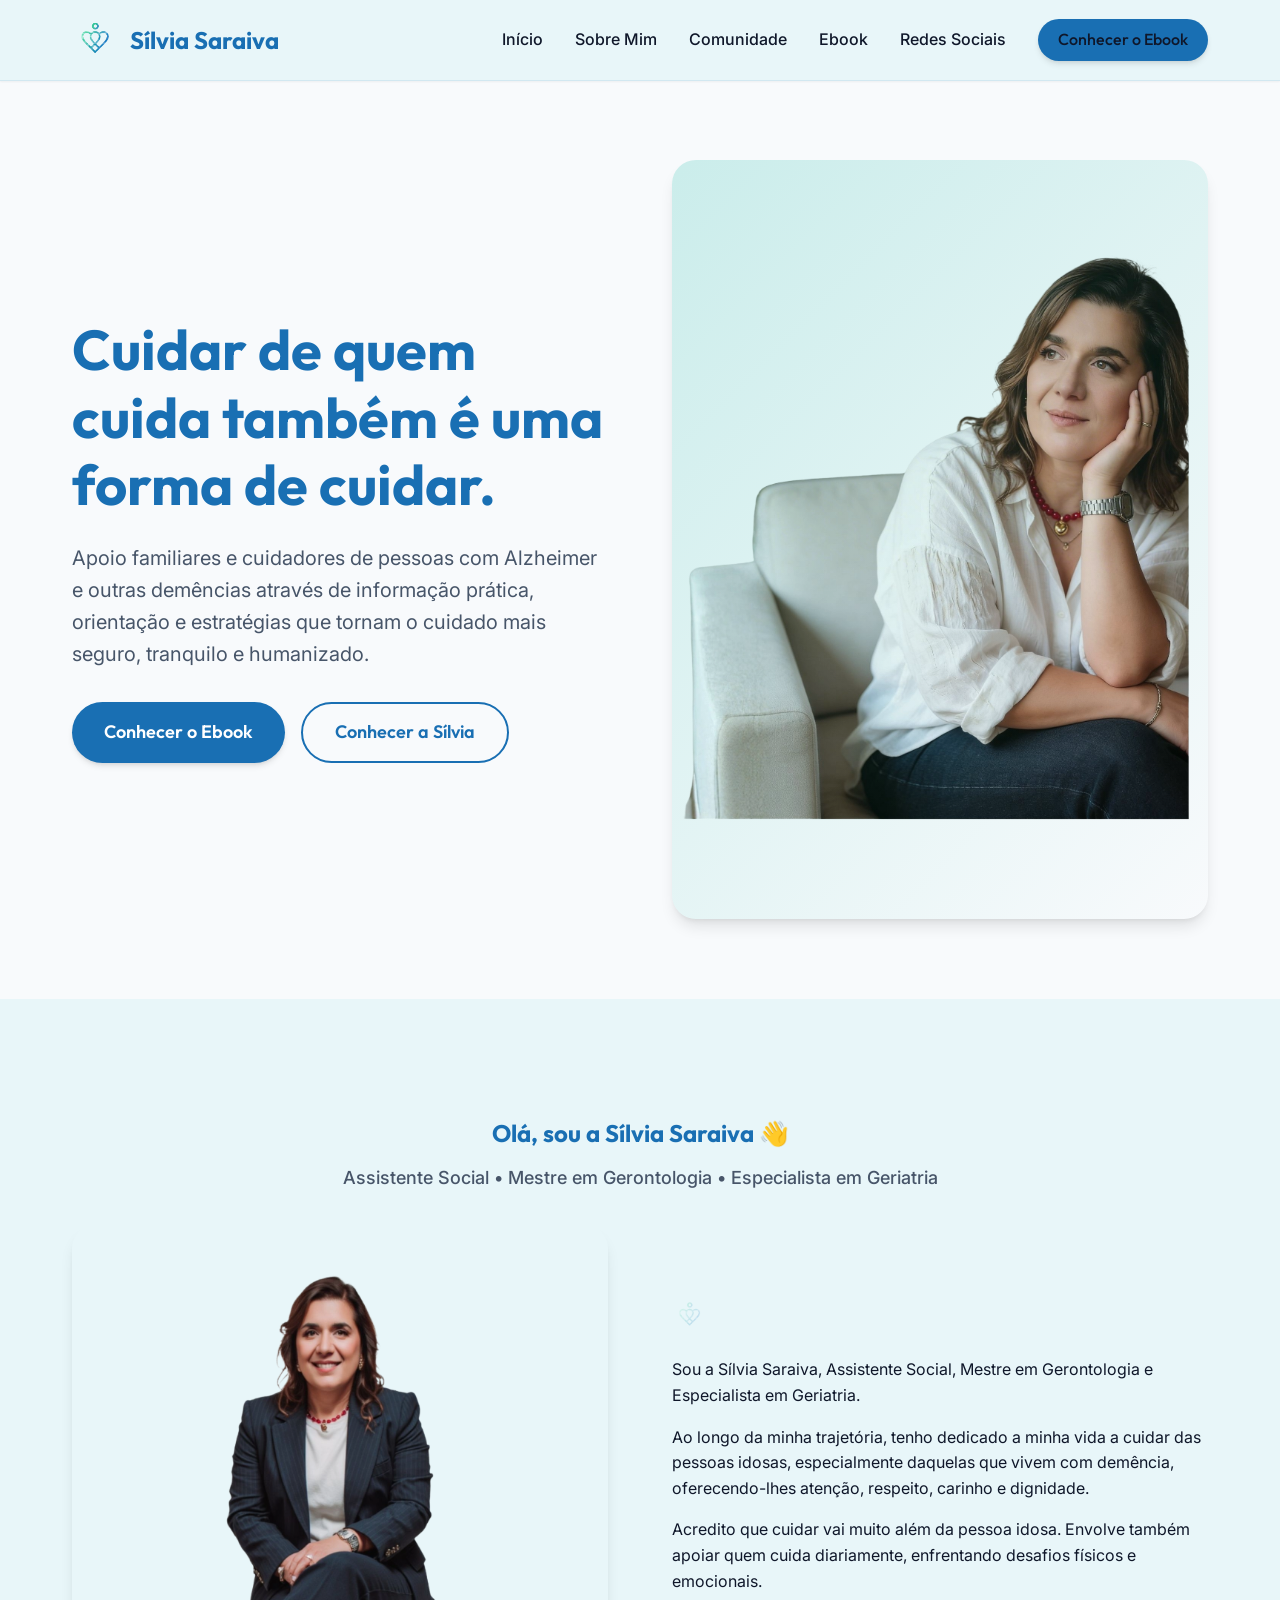
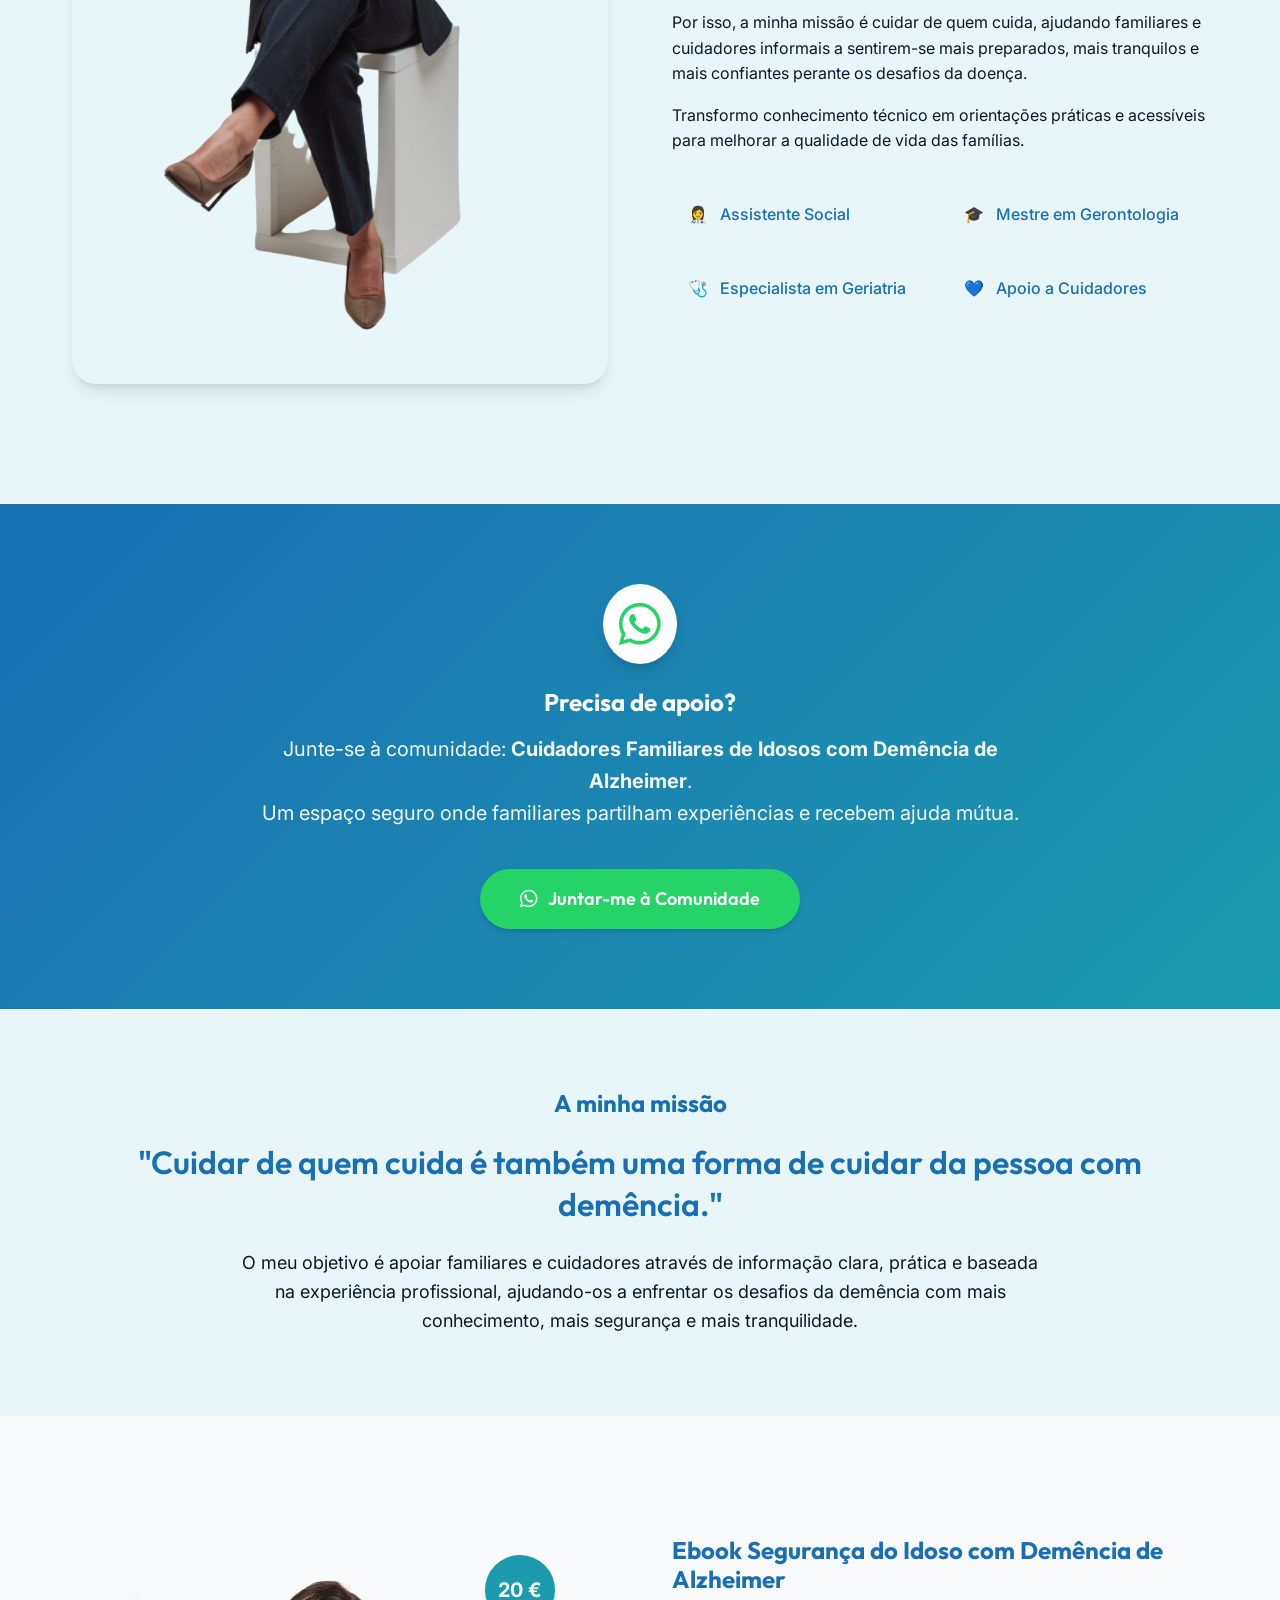
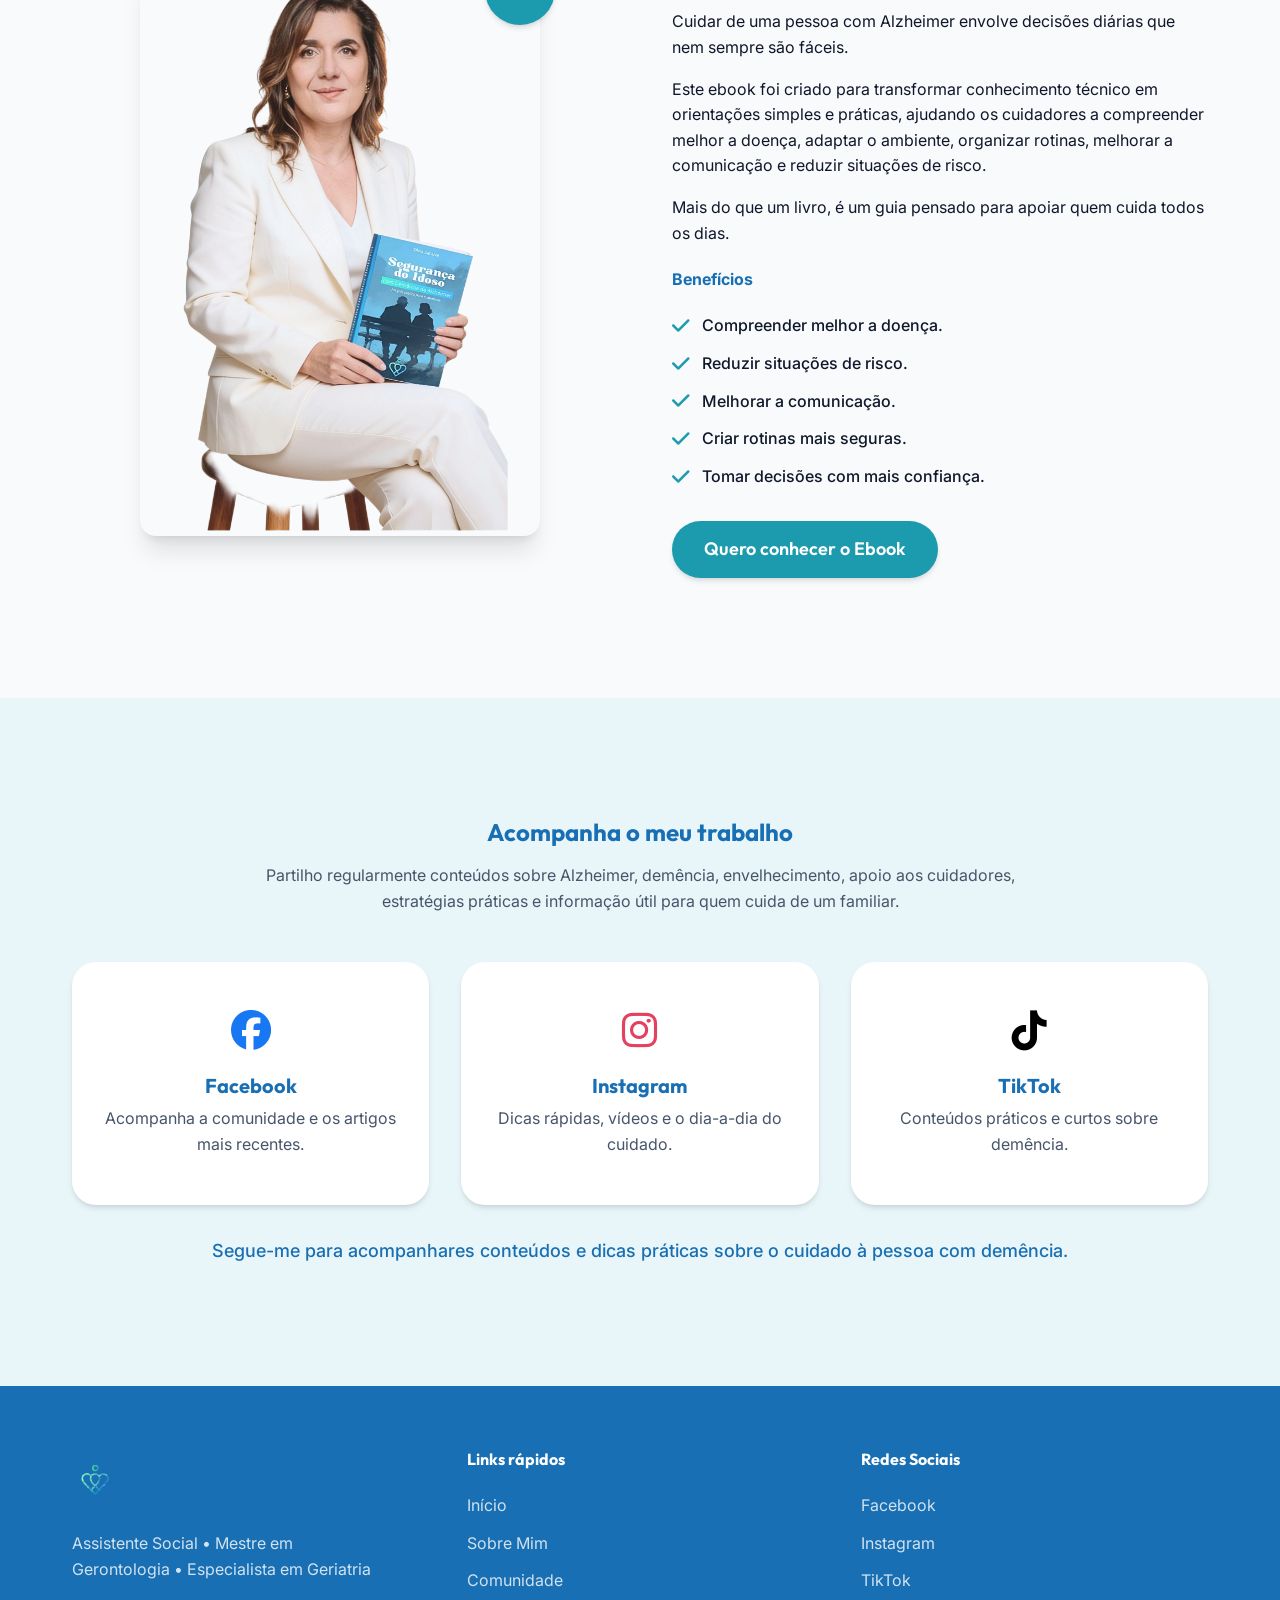
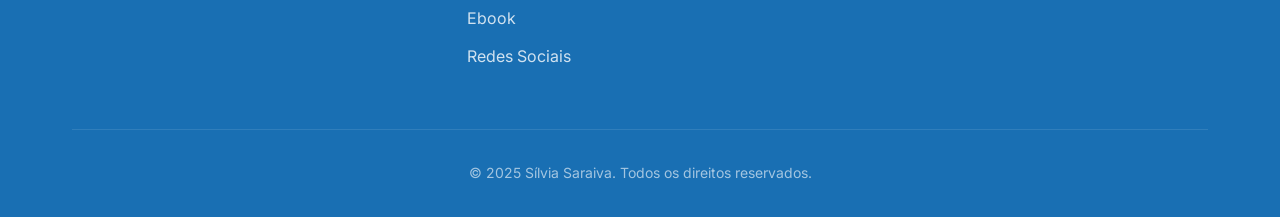
==== index.html @ 4ca82602 "Lançamento inicial do website da Sílvia" ====
<!DOCTYPE html>
<html lang="pt-PT">
<head>
  <meta charset="UTF-8">
  <meta name="viewport" content="width=device-width, initial-scale=1.0">
  <title>Sílvia Saraiva - Apoio a Familiares e Cuidadores</title>
  <meta name="description" content="Assistente Social, Mestre em Gerontologia e Especialista em Geriatria. Apoio a familiares e cuidadores de pessoas com Alzheimer e outras demências.">
  
  <!-- Fonts -->
  <link rel="preconnect" href="https://fonts.googleapis.com">
  <link rel="preconnect" href="https://fonts.gstatic.com" crossorigin>
  <link href="https://fonts.googleapis.com/css2?family=Inter:wght@400;500;600&family=Outfit:wght@500;600;700&display=swap" rel="stylesheet">
  
  <!-- Icons -->
  <link rel="stylesheet" href="https://cdnjs.cloudflare.com/ajax/libs/font-awesome/6.4.0/css/all.min.css">
  
  <!-- CSS -->
  <link rel="stylesheet" href="css/variables.css">
  <link rel="stylesheet" href="css/styles.css">
</head>
<body>

  <!-- Navbar -->
  <nav class="navbar">
    <div class="container">
      <a href="#" class="logo" style="display: flex; align-items: center; gap: 0.75rem;">
        <img src="assets/images/media__1782418586948.png" alt="Sílvia Saraiva Logo" style="height: 65px;">
        <span style="font-size: 1.5rem; font-weight: 700; color: var(--color-primary);">Sílvia Saraiva</span>
      </a>
      
      <button class="mobile-menu-btn">
        <i class="fa-solid fa-bars"></i>
      </button>

      <ul class="nav-links">
        <li><a href="#inicio">Início</a></li>
        <li><a href="#sobre">Sobre Mim</a></li>
        <li><a href="#comunidade">Comunidade</a></li>
        <li><a href="#ebook">Ebook</a></li>
        <li><a href="#redes-sociais">Redes Sociais</a></li>
        <li>
          <a href="ebook.html" class="btn btn-primary nav-cta">Conhecer o Ebook</a>
        </li>
      </ul>
    </div>
  </nav>

  <!-- 1. Hero Section -->
  <section id="inicio" class="hero">
    <div class="container grid-2">
      <div class="hero-content fade-in">
        <h1>Cuidar de quem cuida também é uma forma de cuidar.</h1>
        <p>Apoio familiares e cuidadores de pessoas com Alzheimer e outras demências através de informação prática, orientação e estratégias que tornam o cuidado mais seguro, tranquilo e humanizado.</p>
        <div class="hero-btns">
          <a href="ebook.html" class="btn btn-primary">Conhecer o Ebook</a>
          <a href="#sobre" class="btn btn-secondary">Conhecer a Sílvia</a>
        </div>
      </div>
      <div class="hero-image-wrapper fade-in">
        <img src="assets/images/media__1782418587481.png" alt="Sílvia Saraiva" loading="lazy">
      </div>
    </div>
  </section>

  <!-- 2. Quem sou eu -->
  <section id="sobre" class="section-light">
    <div class="container">
      <div class="text-center mb-4 fade-in">
        <h2>Olá, sou a Sílvia Saraiva 👋</h2>
        <p class="text-muted text-primary" style="font-weight: 500; font-size: 1.125rem;">Assistente Social • Mestre em Gerontologia • Especialista em Geriatria</p>
      </div>

      <div class="grid-2 mt-4 fade-in">
        <div class="about-image-wrapper">
          <img src="assets/images/media__1782418587384.png" alt="Sílvia Saraiva" class="about-image" loading="lazy">
        </div>
        
        <div class="about-content">
          <img src="assets/images/media__1782418586948.png" alt="Logo Detalhe" style="height: 50px; opacity: 0.2; margin-bottom: 1rem;">
          <p class="mb-2">Sou a Sílvia Saraiva, Assistente Social, Mestre em Gerontologia e Especialista em Geriatria.</p>
          <p class="mb-2">Ao longo da minha trajetória, tenho dedicado a minha vida a cuidar das pessoas idosas, especialmente daquelas que vivem com demência, oferecendo-lhes atenção, respeito, carinho e dignidade.</p>
          <p class="mb-2">Acredito que cuidar vai muito além da pessoa idosa. Envolve também apoiar quem cuida diariamente, enfrentando desafios físicos e emocionais.</p>
          <p class="mb-2">Por isso, a minha missão é cuidar de quem cuida, ajudando familiares e cuidadores informais a sentirem-se mais preparados, mais tranquilos e mais confiantes perante os desafios da doença.</p>
          <p class="mb-3">Transformo conhecimento técnico em orientações práticas e acessíveis para melhorar a qualidade de vida das famílias.</p>
          
          <div class="about-cards">
            <div class="about-card-mini">
              <span>👩‍⚕️</span> Assistente Social
            </div>
            <div class="about-card-mini">
              <span>🎓</span> Mestre em Gerontologia
            </div>
            <div class="about-card-mini">
              <span>🩺</span> Especialista em Geriatria
            </div>
            <div class="about-card-mini">
              <span>💙</span> Apoio a Cuidadores
            </div>
          </div>
        </div>
      </div>
    </div>
  </section>

  <!-- 2.5. Comunidade WhatsApp -->
  <section id="comunidade" style="background: linear-gradient(135deg, var(--color-primary) 0%, var(--color-tertiary) 100%); color: white; padding: 80px 0;">
    <div class="container text-center fade-in">
      <div style="display: inline-block; background: white; padding: 1rem; border-radius: 50%; box-shadow: var(--shadow-lg); margin-bottom: 1.5rem;">
        <i class="fa-brands fa-whatsapp" style="font-size: 3rem; color: #25D366; display: block; line-height: 1;"></i>
      </div>
      <h2 style="color: white; margin-bottom: 1rem;">Precisa de apoio?</h2>
      <p style="font-size: 1.25rem; max-width: 800px; margin: 0 auto 2.5rem; opacity: 0.95;">
        Junte-se à comunidade: <strong>Cuidadores Familiares de Idosos com Demência de Alzheimer</strong>.<br>
        Um espaço seguro onde familiares partilham experiências e recebem ajuda mútua.
      </p>
      <a href="https://chat.whatsapp.com/IsNj4uRVnmv7LRQYrrExJA" target="_blank" class="btn" style="background-color: #25D366; color: white; box-shadow: var(--shadow-md); font-weight: 600; padding: 1rem 2.5rem;">
        <i class="fa-brands fa-whatsapp" style="margin-right: 10px; font-size: 1.25rem;"></i> Juntar-me à Comunidade
      </a>
    </div>
  </section>

  <!-- 3. A Minha Missão -->
  <section class="section-light" style="background-color: var(--color-background-alt); padding: 80px 0;">
    <div class="container text-center fade-in">
      <h2 class="mb-3">A minha missão</h2>
      <div class="mission-quote">
        "Cuidar de quem cuida é também uma forma de cuidar da pessoa com demência."
      </div>
      <p style="max-width: 800px; margin: 0 auto; font-size: 1.125rem;">
        O meu objetivo é apoiar familiares e cuidadores através de informação clara, prática e baseada na experiência profissional, ajudando-os a enfrentar os desafios da demência com mais conhecimento, mais segurança e mais tranquilidade.
      </p>
    </div>
  </section>

  <!-- 4. Ebook em Destaque -->
  <section id="ebook">
    <div class="container grid-2 fade-in">
      <div class="ebook-image-wrapper text-center">
        <div style="display: inline-block; position: relative;">
          <img src="assets/images/media__1782418587411.png" alt="Capa Ebook Segurança do Idoso com Demência de Alzheimer" class="ebook-feature-image" loading="lazy" style="max-width: 400px; margin: 0 auto;">
          <div class="price-badge">20 €</div>
        </div>
      </div>
      
      <div class="ebook-content">
        <h2>Ebook Segurança do Idoso com Demência de Alzheimer</h2>
        <p class="mb-2">Cuidar de uma pessoa com Alzheimer envolve decisões diárias que nem sempre são fáceis.</p>
        <p class="mb-2">Este ebook foi criado para transformar conhecimento técnico em orientações simples e práticas, ajudando os cuidadores a compreender melhor a doença, adaptar o ambiente, organizar rotinas, melhorar a comunicação e reduzir situações de risco.</p>
        <p class="mb-3">Mais do que um livro, é um guia pensado para apoiar quem cuida todos os dias.</p>
        
        <h4 style="margin-bottom: 0.5rem; font-family: var(--font-secondary);">Benefícios</h4>
        <ul class="benefits-list">
          <li><i class="fa-solid fa-check"></i> Compreender melhor a doença.</li>
          <li><i class="fa-solid fa-check"></i> Reduzir situações de risco.</li>
          <li><i class="fa-solid fa-check"></i> Melhorar a comunicação.</li>
          <li><i class="fa-solid fa-check"></i> Criar rotinas mais seguras.</li>
          <li><i class="fa-solid fa-check"></i> Tomar decisões com mais confiança.</li>
        </ul>
        
        <a href="ebook.html" class="btn btn-tertiary">Quero conhecer o Ebook</a>
      </div>
    </div>
  </section>

  <!-- 5. Redes Sociais -->
  <section id="redes-sociais" class="section-light">
    <div class="container text-center fade-in">
      <h2 class="mb-2">Acompanha o meu trabalho</h2>
      <p class="text-muted" style="max-width: 800px; margin: 0 auto;">Partilho regularmente conteúdos sobre Alzheimer, demência, envelhecimento, apoio aos cuidadores, estratégias práticas e informação útil para quem cuida de um familiar.</p>
      
      <div class="social-grid">
        <a href="https://www.facebook.com/silviaalexandra.saraiva" target="_blank" class="card social-card fade-in">
          <i class="fa-brands fa-facebook card-icon" style="color: #1877F2;"></i>
          <h3 class="card-title">Facebook</h3>
          <p class="text-muted">Acompanha a comunidade e os artigos mais recentes.</p>
        </a>
        
        <a href="https://www.instagram.com/_saraivasilvia/" target="_blank" class="card social-card fade-in" style="transition-delay: 0.1s;">
          <i class="fa-brands fa-instagram card-icon" style="color: #E4405F;"></i>
          <h3 class="card-title">Instagram</h3>
          <p class="text-muted">Dicas rápidas, vídeos e o dia-a-dia do cuidado.</p>
        </a>
        
        <a href="https://www.tiktok.com/@79ssaraiva?lang=pt-BR" target="_blank" class="card social-card fade-in" style="transition-delay: 0.2s;">
          <i class="fa-brands fa-tiktok card-icon" style="color: #000000;"></i>
          <h3 class="card-title">TikTok</h3>
          <p class="text-muted">Conteúdos práticos e curtos sobre demência.</p>
        </a>
      </div>
      
      <p class="mt-4 text-primary" style="font-weight: 500; font-size: 1.125rem;">
        Segue-me para acompanhares conteúdos e dicas práticas sobre o cuidado à pessoa com demência.
      </p>
    </div>
  </section>

  <!-- 6. Rodapé -->
  <footer>
    <div class="container">
      <div class="footer-grid">
        <div class="footer-col">
          <div class="logo mb-2" style="color: white; display: flex; align-items: center; gap: 0.5rem;">
            <img src="assets/images/media__1782418586948.png" alt="Sílvia Saraiva Logo" style="height: 65px;"> 
          </div>
          <p style="color: rgba(255,255,255,0.8); max-width: 300px;">
            Assistente Social • Mestre em Gerontologia • Especialista em Geriatria
          </p>
        </div>
        
        <div class="footer-col">
          <h4>Links rápidos</h4>
          <ul class="footer-links">
            <li><a href="#inicio">Início</a></li>
            <li><a href="#sobre">Sobre Mim</a></li>
            <li><a href="#comunidade">Comunidade</a></li>
            <li><a href="ebook.html">Ebook</a></li>
            <li><a href="#redes-sociais">Redes Sociais</a></li>
          </ul>
        </div>
        
        <div class="footer-col">
          <h4>Redes Sociais</h4>
          <ul class="footer-links">
            <li><a href="https://www.facebook.com/silviaalexandra.saraiva" target="_blank">Facebook</a></li>
            <li><a href="https://www.instagram.com/_saraivasilvia/" target="_blank">Instagram</a></li>
            <li><a href="https://www.tiktok.com/@79ssaraiva?lang=pt-BR" target="_blank">TikTok</a></li>
          </ul>
        </div>
      </div>
      
      <div class="footer-bottom">
        <p>&copy; 2025 Sílvia Saraiva. Todos os direitos reservados.</p>
      </div>
    </div>
  </footer>

  <script src="js/main.js"></script>
</body>
</html>
---- css/variables.css ----
:root {
  --color-primary: #196FB3; /* Azul do fundo do logo */
  --color-secondary: #27C5A9; /* Turquesa/Verde do topo do logo */
  --color-tertiary: #1C9BAE; /* Azul claro / Gradiente intermédio */
  --color-background: #F8FAFC;
  --color-background-alt: #E8F6F9; /* Azul bem claro derivado do logo */
  --color-surface: #FFFFFF;
  --color-text-main: #0F172A;
  --color-text-muted: #475569;
  
  --font-primary: 'Outfit', sans-serif;
  --font-secondary: 'Inter', sans-serif;
  
  --radius-sm: 8px;
  --radius-md: 16px;
  --radius-lg: 24px;
  --radius-full: 9999px;

  --shadow-sm: 0 1px 2px 0 rgb(0 0 0 / 0.05);
  --shadow-md: 0 4px 6px -1px rgb(0 0 0 / 0.1), 0 2px 4px -2px rgb(0 0 0 / 0.1);
  --shadow-lg: 0 10px 15px -3px rgb(0 0 0 / 0.1), 0 4px 6px -4px rgb(0 0 0 / 0.1);
  --shadow-hover: 0 20px 25px -5px rgb(0 0 0 / 0.1), 0 8px 10px -6px rgb(0 0 0 / 0.1);
  
  --transition: all 0.3s cubic-bezier(0.4, 0, 0.2, 1);
  --spacing-section: 120px;
}
---- css/styles.css ----
* {
  margin: 0;
  padding: 0;
  box-sizing: border-box;
}

html {
  scroll-behavior: smooth;
  font-size: 16px;
}

body {
  font-family: var(--font-secondary);
  color: var(--color-text-main);
  background-color: var(--color-background);
  line-height: 1.6;
  overflow-x: hidden;
}

h1, h2, h3, h4, h5, h6 {
  font-family: var(--font-primary);
  color: var(--color-primary);
  line-height: 1.2;
  margin-bottom: 1rem;
}

a {
  text-decoration: none;
  color: inherit;
  transition: var(--transition);
}

ul {
  list-style: none;
}

img {
  max-width: 100%;
  height: auto;
  display: block;
}

.container {
  width: 100%;
  max-width: 1200px;
  margin: 0 auto;
  padding: 0 2rem;
}

/* Typography */
.text-center { text-align: center; }
.text-primary { color: var(--color-primary); }
.text-muted { color: var(--color-text-muted); }
.text-tertiary { color: var(--color-tertiary); }
.mb-1 { margin-bottom: 0.5rem; }
.mb-2 { margin-bottom: 1rem; }
.mb-3 { margin-bottom: 1.5rem; }
.mb-4 { margin-bottom: 2rem; }
.mt-4 { margin-top: 2rem; }

/* Buttons */
.btn {
  display: inline-flex;
  align-items: center;
  justify-content: center;
  padding: 0.875rem 2rem;
  border-radius: var(--radius-full);
  font-weight: 600;
  font-family: var(--font-primary);
  transition: var(--transition);
  cursor: pointer;
  border: none;
  font-size: 1.125rem;
}

.btn-primary {
  background-color: var(--color-primary);
  color: var(--color-surface);
  box-shadow: var(--shadow-md);
}

.btn-primary:hover {
  background-color: #112643;
  transform: translateY(-2px);
  box-shadow: var(--shadow-hover);
}

.btn-secondary {
  background-color: transparent;
  color: var(--color-primary);
  border: 2px solid var(--color-primary);
}

.btn-secondary:hover {
  background-color: var(--color-primary);
  color: var(--color-surface);
}

.btn-tertiary {
  background-color: var(--color-tertiary);
  color: var(--color-surface);
  box-shadow: var(--shadow-md);
}

.btn-tertiary:hover {
  background-color: #0f9384;
  transform: translateY(-2px);
  box-shadow: var(--shadow-hover);
}

/* Navbar */
.navbar {
  position: fixed;
  top: 0;
  left: 0;
  width: 100%;
  background: rgba(232, 246, 249, 0.98); /* var(--color-background-alt) com opacidade */
  backdrop-filter: blur(10px);
  z-index: 1000;
  box-shadow: var(--shadow-sm);
  border-bottom: 1px solid rgba(25, 111, 179, 0.1);
  transition: var(--transition);
}

.navbar .container {
  display: flex;
  justify-content: space-between;
  align-items: center;
  height: 80px;
}

.logo {
  font-family: var(--font-primary);
  font-weight: 700;
  font-size: 1.5rem;
  color: var(--color-primary);
  display: flex;
  align-items: center;
  gap: 0.5rem;
}

.nav-links {
  display: flex;
  gap: 2rem;
  align-items: center;
}

.nav-links a {
  font-weight: 500;
  color: var(--color-text-main);
}

.nav-links a:hover {
  color: var(--color-tertiary);
}

.nav-cta {
  padding: 0.5rem 1.25rem;
  font-size: 1rem;
}

.mobile-menu-btn {
  display: none;
  background: none;
  border: none;
  font-size: 1.5rem;
  color: var(--color-primary);
  cursor: pointer;
}

/* Sections */
section {
  padding: var(--spacing-section) 0;
}

.section-light {
  background-color: var(--color-background-alt);
}

.grid-2 {
  display: grid;
  grid-template-columns: 1fr 1fr;
  gap: 4rem;
  align-items: center;
}

/* Cards */
.card {
  background: var(--color-surface);
  padding: 2rem;
  border-radius: var(--radius-lg);
  box-shadow: var(--shadow-md);
  transition: var(--transition);
  height: 100%;
  display: flex;
  flex-direction: column;
}

.card:hover {
  transform: translateY(-5px);
  box-shadow: var(--shadow-lg);
}

.card-icon {
  font-size: 2.5rem;
  margin-bottom: 1rem;
  color: var(--color-tertiary);
}

.card-title {
  font-size: 1.25rem;
  margin-bottom: 0.5rem;
}

/* Animations */
.fade-in {
  opacity: 0;
  transform: translateY(20px);
  transition: opacity 0.8s ease-out, transform 0.8s ease-out;
}

.fade-in.visible {
  opacity: 1;
  transform: translateY(0);
}

/* Footer */
footer {
  background-color: var(--color-primary);
  color: var(--color-surface);
  padding: 4rem 0 2rem;
}

.footer-grid {
  display: grid;
  grid-template-columns: repeat(auto-fit, minmax(250px, 1fr));
  gap: 3rem;
  margin-bottom: 3rem;
}

.footer-col h4 {
  color: var(--color-surface);
  margin-bottom: 1.5rem;
}

.footer-links li {
  margin-bottom: 0.75rem;
}

.footer-links a {
  color: rgba(255, 255, 255, 0.8);
}

.footer-links a:hover {
  color: var(--color-tertiary);
}

.footer-bottom {
  text-align: center;
  padding-top: 2rem;
  border-top: 1px solid rgba(255, 255, 255, 0.1);
  color: rgba(255, 255, 255, 0.6);
  font-size: 0.875rem;
}

/* Responsive */
@media (max-width: 992px) {
  .grid-2 {
    grid-template-columns: 1fr;
    gap: 3rem;
  }
  
  :root {
    --spacing-section: 80px;
  }
}

@media (max-width: 768px) {
  .nav-links {
    display: none; /* Hide on mobile, you could implement a hamburger menu later */
  }
  
  .mobile-menu-btn {
    display: block;
  }
  
  h1 { font-size: 2.25rem !important; }
  h2 { font-size: 1.75rem !important; }
  
  .btn { padding: 0.75rem 1.5rem; font-size: 1rem; }
  
  .container { padding: 0 1.25rem; }
}

@media (max-width: 480px) {
  h1 { font-size: 1.875rem !important; }
  h2 { font-size: 1.5rem !important; }
  
  .about-cards {
    grid-template-columns: 1fr;
  }
  
  .grid-2 {
    gap: 2rem;
  }
  
  .hero {
    padding-top: 120px;
    padding-bottom: 60px;
  }
}

/* Utilities adicionais para responsividade inline */
@media (max-width: 768px) {
  .p-responsive { padding: 1.5rem !important; }
  .text-responsive { font-size: 3rem !important; }
  .modal-content { padding: 1.5rem !important; }
  .grid-2 { gap: 1.5rem !important; }
}

/* Specific Section Styles */

/* Hero */
.hero {
  padding-top: 160px;
  padding-bottom: 80px;
  min-height: 100vh;
  display: flex;
  align-items: center;
}

.hero h1 {
  font-size: 3.5rem;
  margin-bottom: 1.5rem;
}

.hero p {
  font-size: 1.25rem;
  color: var(--color-text-muted);
  margin-bottom: 2rem;
}

.hero-btns {
  display: flex;
  gap: 1rem;
  flex-wrap: wrap;
}

.hero-image-wrapper {
  position: relative;
  border-radius: var(--radius-lg);
  overflow: hidden;
  box-shadow: var(--shadow-lg);
}

.hero-image-wrapper::after {
  content: '';
  position: absolute;
  top: 0; left: 0; width: 100%; height: 100%;
  background: linear-gradient(135deg, rgba(20,184,166,0.2) 0%, rgba(255,255,255,0) 100%);
  pointer-events: none;
}

/* Sobre Mim */
.about-image {
  border-radius: var(--radius-lg);
  box-shadow: var(--shadow-lg);
}

.about-cards {
  display: grid;
  grid-template-columns: 1fr 1fr;
  gap: 1rem;
  margin-top: 2rem;
}

.about-card-mini {
  background: var(--color-background-alt);
  padding: 1rem;
  border-radius: var(--radius-md);
  display: flex;
  align-items: center;
  gap: 0.75rem;
  font-weight: 500;
  color: var(--color-primary);
}

/* Missão */
.mission-quote {
  font-family: var(--font-primary);
  font-size: 2rem;
  color: var(--color-primary);
  font-weight: 600;
  margin-bottom: 1.5rem;
  line-height: 1.3;
}

/* Ebook Feature */
.ebook-feature-image {
  border-radius: var(--radius-md);
  box-shadow: var(--shadow-hover);
  position: relative;
}

.price-badge {
  position: absolute;
  top: -15px;
  right: -15px;
  background: var(--color-tertiary);
  color: white;
  width: 70px;
  height: 70px;
  border-radius: 50%;
  display: flex;
  align-items: center;
  justify-content: center;
  font-weight: 700;
  font-size: 1.25rem;
  box-shadow: var(--shadow-md);
  z-index: 10;
}

.benefits-list {
  margin: 1.5rem 0 2rem;
}

.benefits-list li {
  display: flex;
  align-items: center;
  gap: 0.75rem;
  margin-bottom: 0.75rem;
  font-weight: 500;
}

.benefits-list li i {
  color: var(--color-tertiary);
  font-size: 1.25rem;
}

/* Social Cards */
.social-grid {
  display: grid;
  grid-template-columns: repeat(auto-fit, minmax(300px, 1fr));
  gap: 2rem;
  margin-top: 3rem;
}

.social-card {
  text-align: center;
  padding: 3rem 2rem;
  text-decoration: none;
  display: flex;
  flex-direction: column;
  align-items: center;
}

.social-card:hover .card-icon {
  transform: scale(1.1);
}

.social-card .card-icon {
  transition: var(--transition);
  margin-bottom: 1.5rem;
}

/* Accordion FAQ */
.accordion {
  margin-top: 2rem;
}

.accordion-item {
  background: var(--color-surface);
  border-radius: var(--radius-md);
  margin-bottom: 1rem;
  box-shadow: var(--shadow-sm);
  overflow: hidden;
}

.accordion-header {
  padding: 1.5rem;
  cursor: pointer;
  display: flex;
  justify-content: space-between;
  align-items: center;
  font-weight: 600;
  font-family: var(--font-primary);
  color: var(--color-primary);
}

.accordion-content {
  padding: 0 1.5rem;
  max-height: 0;
  overflow: hidden;
  transition: max-height 0.3s ease-out, padding 0.3s ease;
}

.accordion-item.active .accordion-content {
  padding: 0 1.5rem 1.5rem;
  max-height: 500px; /* arbitrary max height */
}

.accordion-icon {
  transition: transform 0.3s ease;
}

.accordion-item.active .accordion-icon {
  transform: rotate(180deg);
}

/* Forms */
.form-group {
  margin-bottom: 1.5rem;
}

.form-label {
  display: block;
  font-weight: 500;
  margin-bottom: 0.5rem;
  color: var(--color-primary);
}

.form-control {
  width: 100%;
  padding: 0.875rem 1rem;
  border: 1px solid #CBD5E1;
  border-radius: var(--radius-sm);
  font-family: var(--font-secondary);
  font-size: 1rem;
  transition: var(--transition);
}

.form-control:focus {
  outline: none;
  border-color: var(--color-tertiary);
  box-shadow: 0 0 0 3px rgba(20, 184, 166, 0.1);
}

.radio-group {
  display: flex;
  gap: 1.5rem;
}

.radio-label {
  display: flex;
  align-items: center;
  gap: 0.5rem;
  cursor: pointer;
}
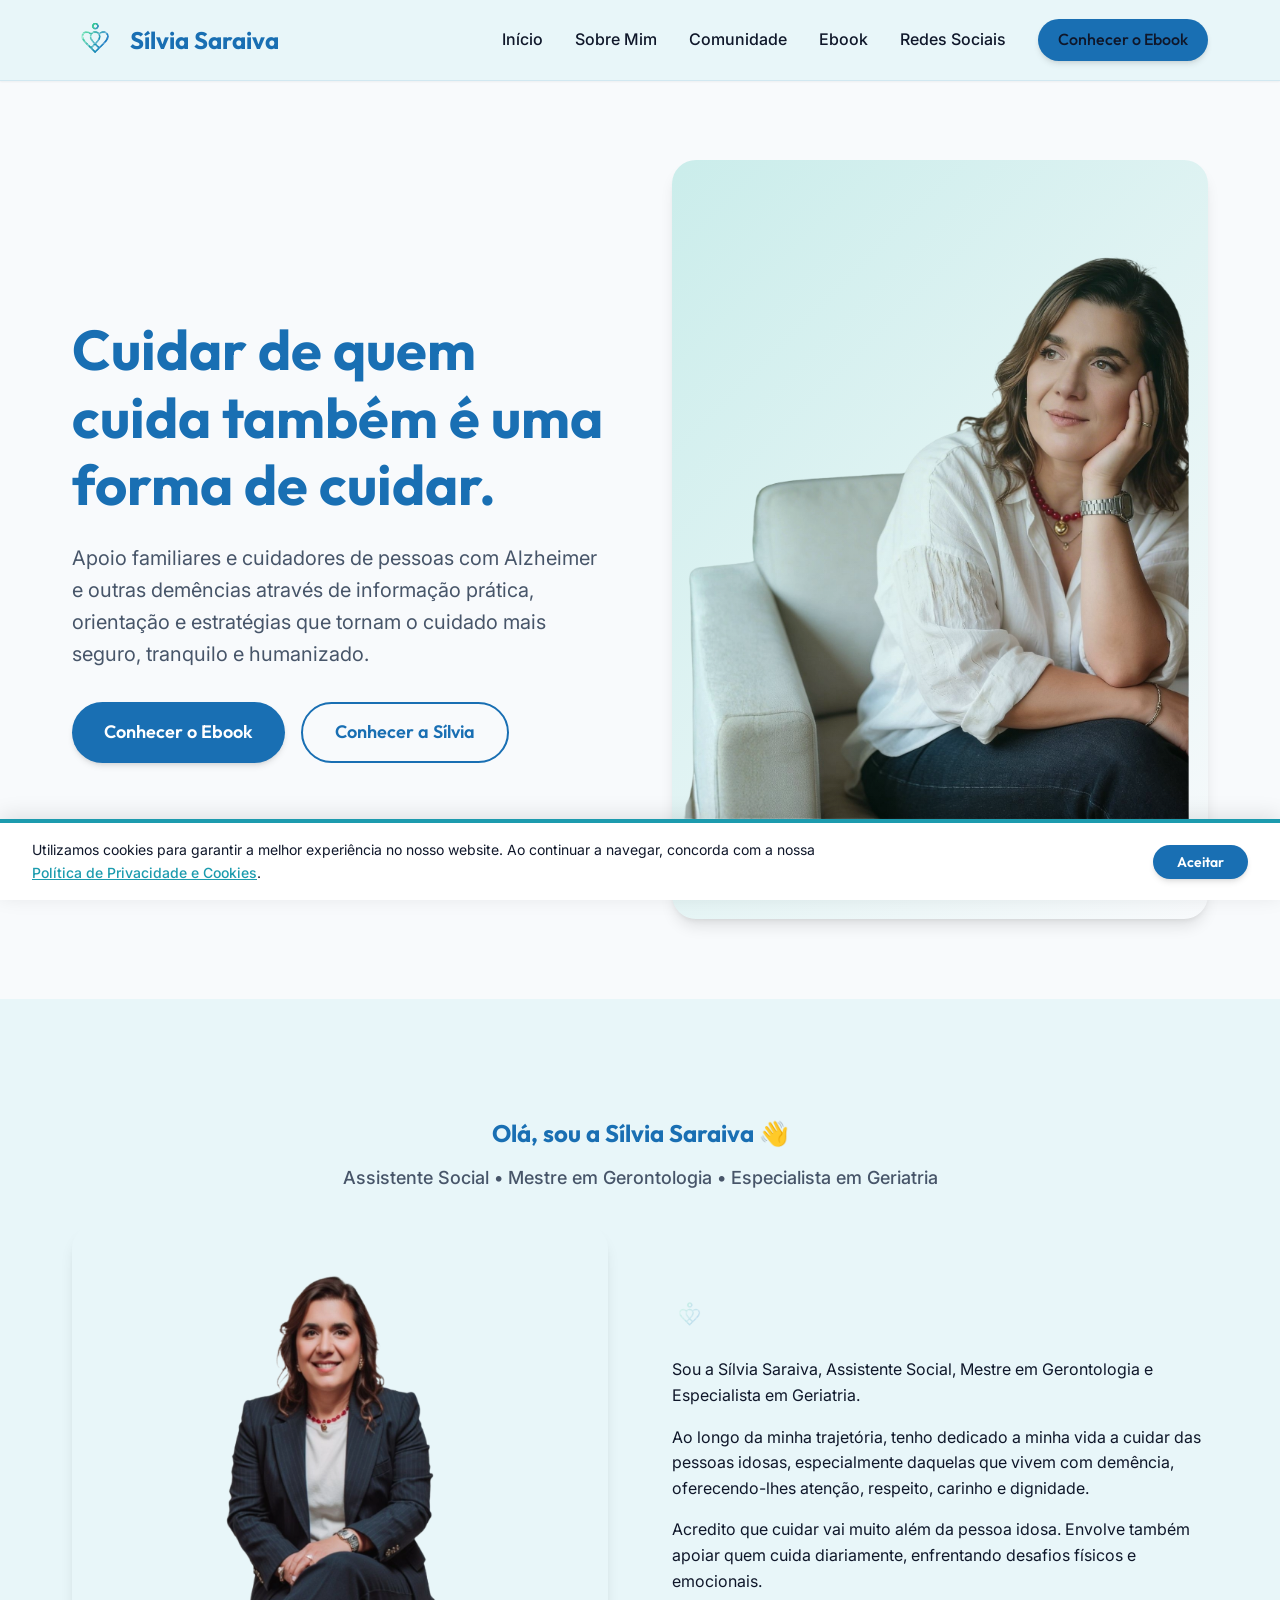
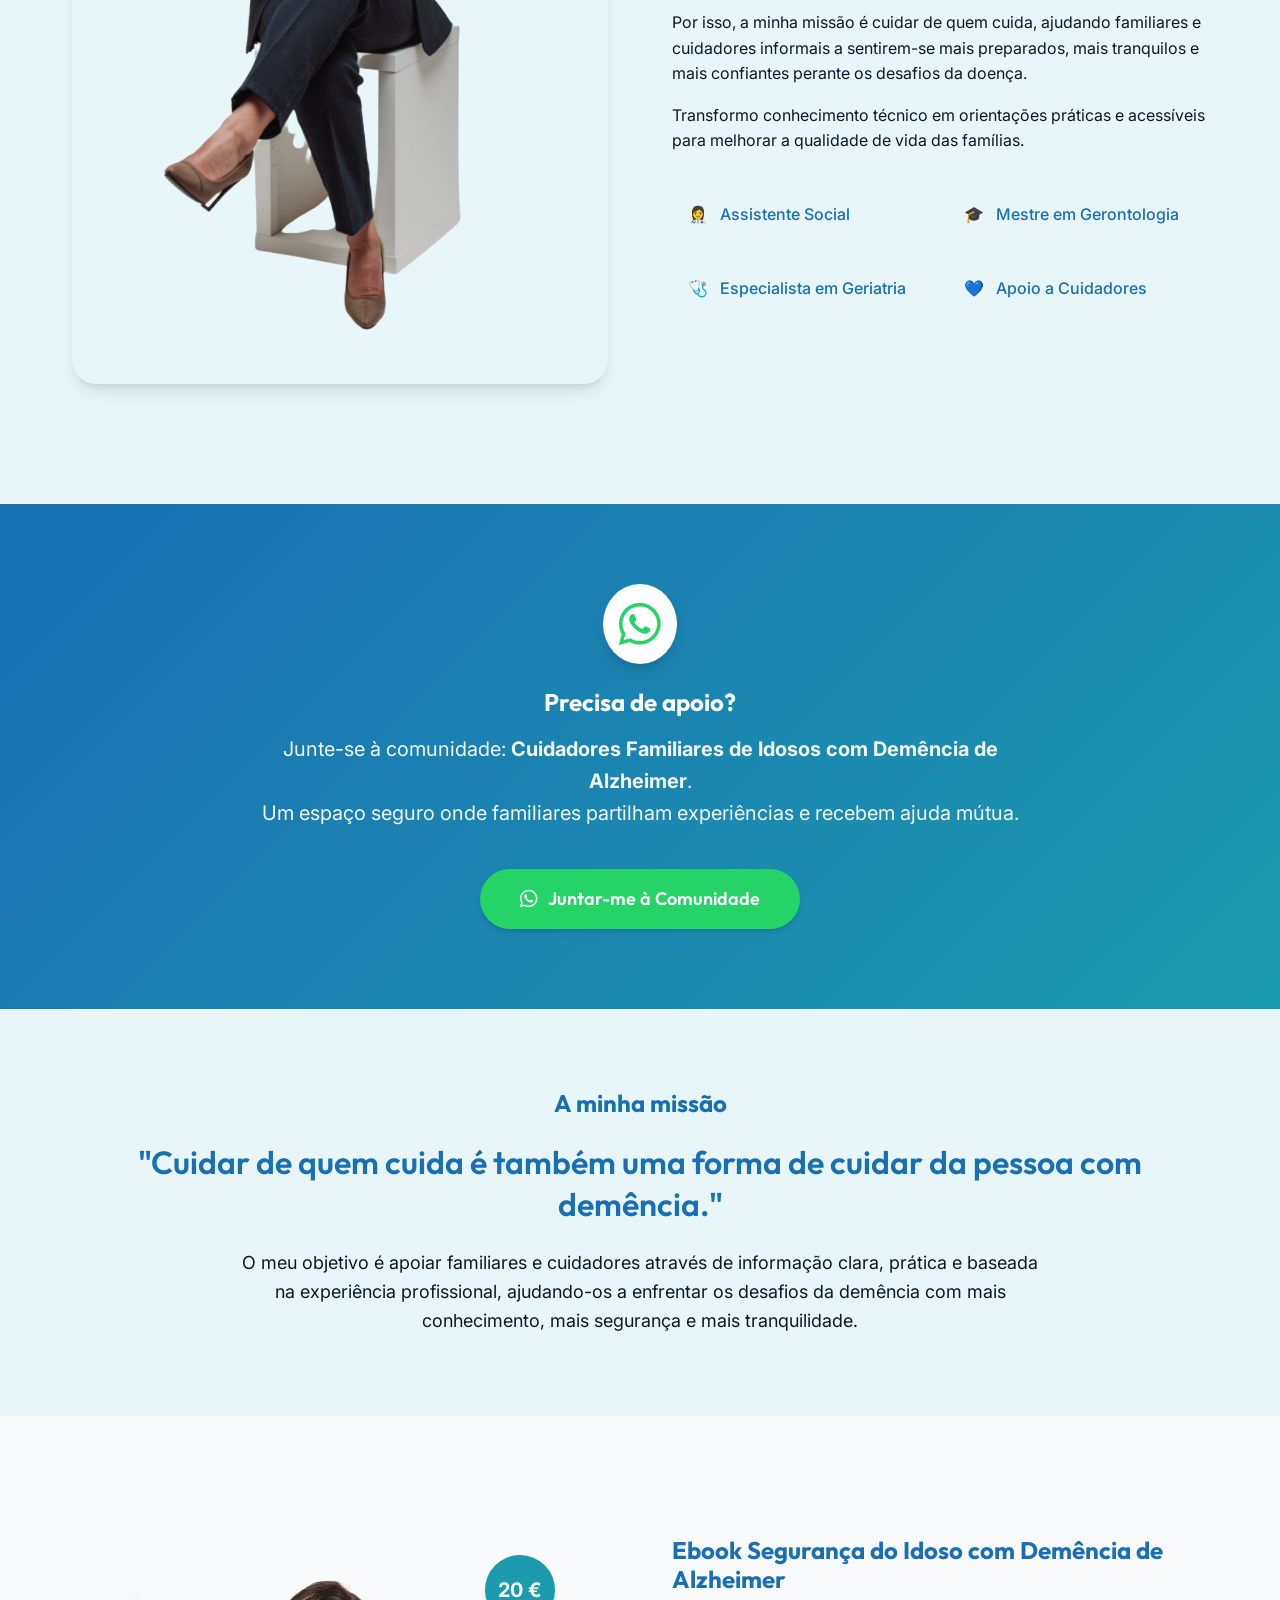
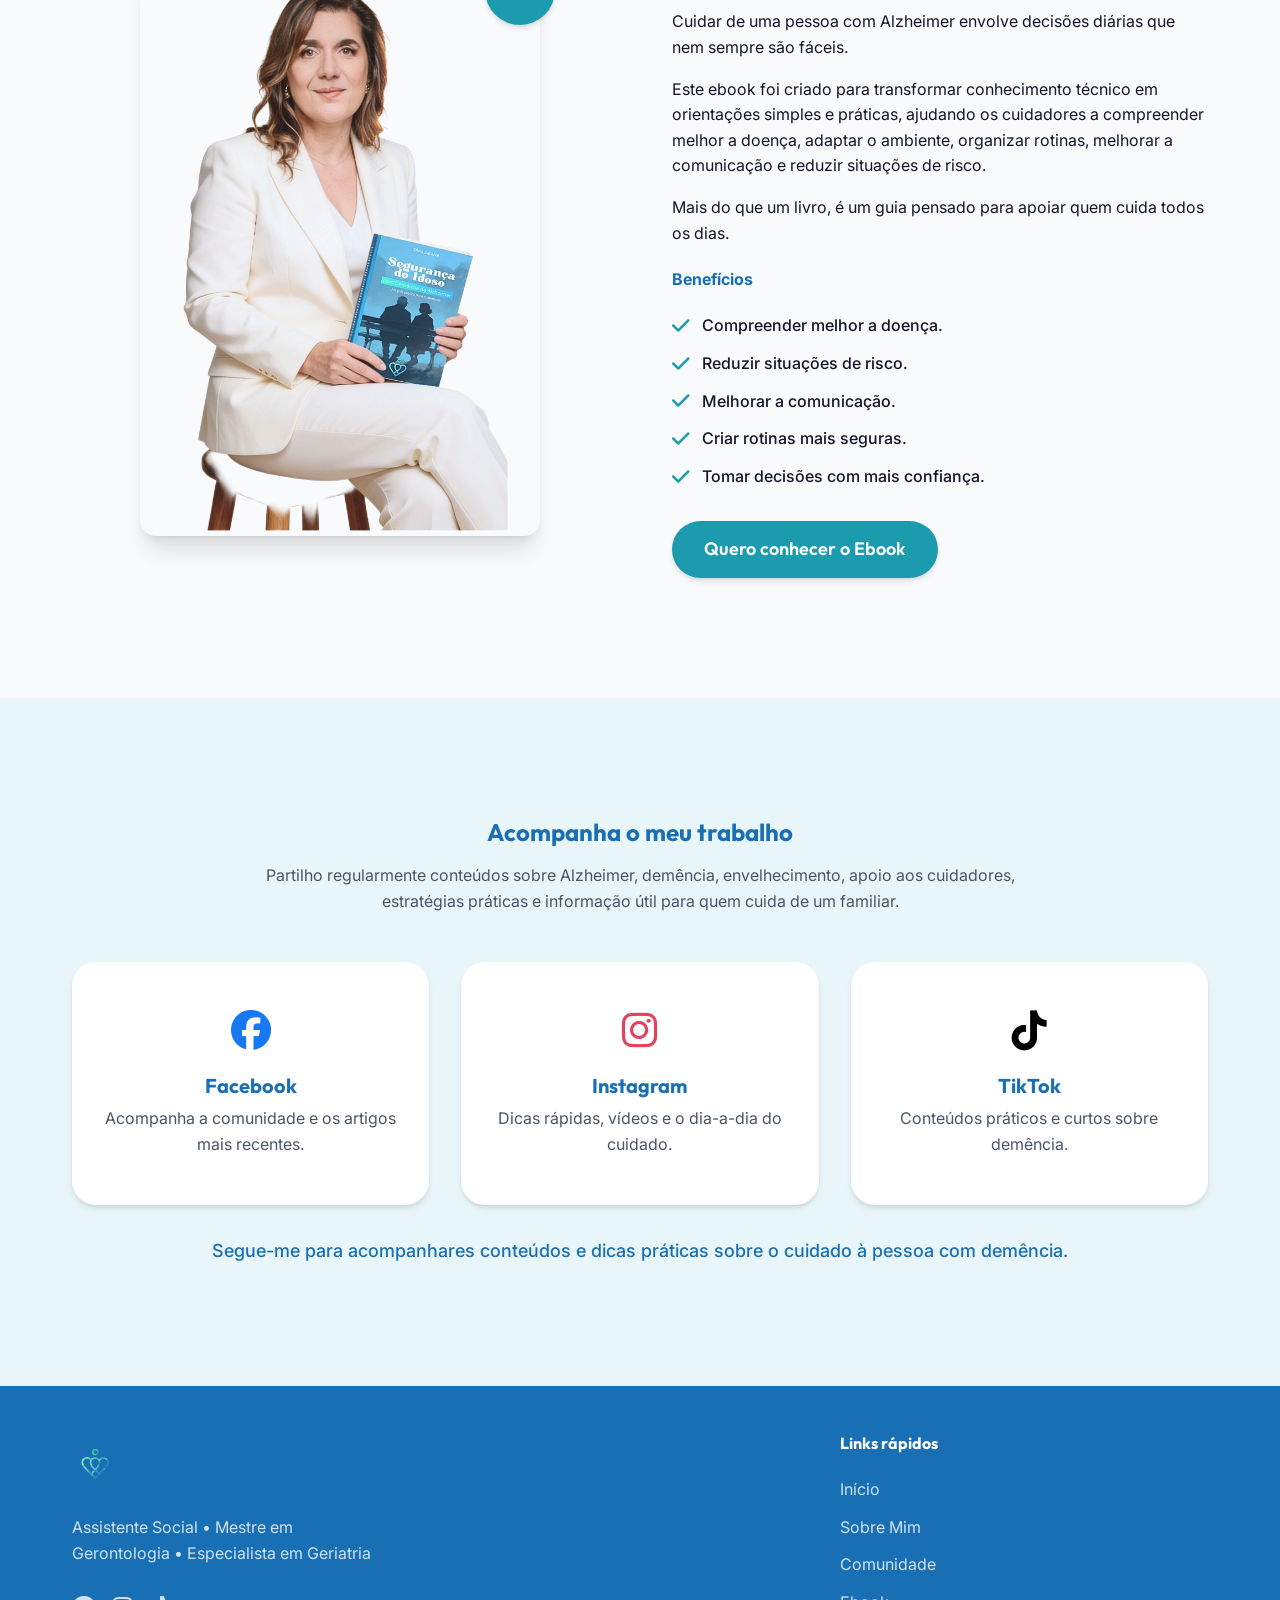
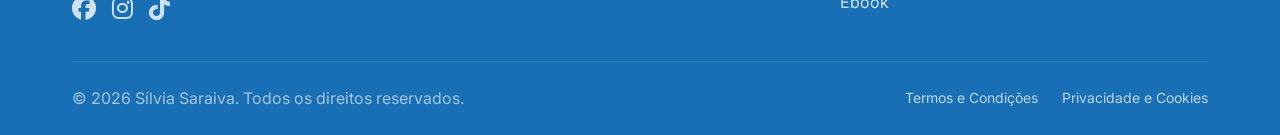
==== commit 02d1ae6c: "privacy terms commit" ====
--- a/index.html
+++ b/index.html
@@ -195,6 +195,7 @@
   </section>
 
   <!-- 6. Rodapé -->
+  <!-- Rodapé -->
   <footer>
     <div class="container">
       <div class="footer-grid">
@@ -202,9 +203,14 @@
           <div class="logo mb-2" style="color: white; display: flex; align-items: center; gap: 0.5rem;">
             <img src="assets/images/media__1782418586948.png" alt="Sílvia Saraiva Logo" style="height: 65px;"> 
           </div>
-          <p style="color: rgba(255,255,255,0.8); max-width: 300px;">
+          <p style="color: rgba(255,255,255,0.8); max-width: 300px; margin-bottom: 1.5rem;">
             Assistente Social • Mestre em Gerontologia • Especialista em Geriatria
           </p>
+          <div style="display: flex; gap: 1rem; font-size: 1.5rem;">
+            <a href="https://www.facebook.com/silviaalexandra.saraiva" target="_blank" style="color: white; opacity: 0.8; transition: opacity 0.2s;"><i class="fa-brands fa-facebook"></i></a>
+            <a href="https://www.instagram.com/_saraivasilvia/" target="_blank" style="color: white; opacity: 0.8; transition: opacity 0.2s;"><i class="fa-brands fa-instagram"></i></a>
+            <a href="https://www.tiktok.com/@79ssaraiva?lang=pt-BR" target="_blank" style="color: white; opacity: 0.8; transition: opacity 0.2s;"><i class="fa-brands fa-tiktok"></i></a>
+          </div>
         </div>
         
         <div class="footer-col">
@@ -214,26 +220,46 @@
             <li><a href="#sobre">Sobre Mim</a></li>
             <li><a href="#comunidade">Comunidade</a></li>
             <li><a href="ebook.html">Ebook</a></li>
-            <li><a href="#redes-sociais">Redes Sociais</a></li>
           </ul>
         </div>
-        
-        <div class="footer-col">
-          <h4>Redes Sociais</h4>
-          <ul class="footer-links">
-            <li><a href="https://www.facebook.com/silviaalexandra.saraiva" target="_blank">Facebook</a></li>
-            <li><a href="https://www.instagram.com/_saraivasilvia/" target="_blank">Instagram</a></li>
-            <li><a href="https://www.tiktok.com/@79ssaraiva?lang=pt-BR" target="_blank">TikTok</a></li>
-          </ul>
-        </div>
       </div>
       
       <div class="footer-bottom">
-        <p>&copy; 2025 Sílvia Saraiva. Todos os direitos reservados.</p>
+        <p>&copy; 2026 Sílvia Saraiva. Todos os direitos reservados.</p>
+        <div class="footer-legal-links">
+          <a href="termos.html">Termos e Condições</a>
+          <a href="privacidade.html">Privacidade e Cookies</a>
+        </div>
       </div>
     </div>
   </footer>
 
   <script src="js/main.js"></script>
+
+  <!-- Cookie Banner -->
+  <div id="cookie-banner" class="cookie-banner">
+    <div class="cookie-banner-text">
+      Utilizamos cookies para garantir a melhor experiência no nosso website. Ao continuar a navegar, concorda com a nossa 
+      <a href="privacidade.html">Política de Privacidade e Cookies</a>.
+    </div>
+    <div class="cookie-banner-btn">
+      <button id="accept-cookies" class="btn btn-primary" style="padding: 0.5rem 1.5rem; font-size: 0.875rem;">Aceitar</button>
+    </div>
+  </div>
+
+  <script>
+    document.addEventListener('DOMContentLoaded', function() {
+      if (!localStorage.getItem('cookiesAccepted')) {
+        setTimeout(() => {
+          document.getElementById('cookie-banner').classList.add('show');
+        }, 1000);
+      }
+
+      document.getElementById('accept-cookies').addEventListener('click', function() {
+        localStorage.setItem('cookiesAccepted', 'true');
+        document.getElementById('cookie-banner').classList.remove('show');
+      });
+    });
+  </script>
 </body>
 </html>
--- a/css/styles.css
+++ b/css/styles.css
@@ -228,14 +228,14 @@
 footer {
   background-color: var(--color-primary);
   color: var(--color-surface);
-  padding: 4rem 0 2rem;
+  padding: 3rem 0 1.5rem;
 }
 
 .footer-grid {
   display: grid;
-  grid-template-columns: repeat(auto-fit, minmax(250px, 1fr));
-  gap: 3rem;
-  margin-bottom: 3rem;
+  grid-template-columns: 2fr 1fr;
+  gap: 2rem;
+  margin-bottom: 2rem;
 }
 
 .footer-col h4 {
@@ -257,10 +257,39 @@
 
 .footer-bottom {
   text-align: center;
-  padding-top: 2rem;
-  border-top: 1px solid rgba(255, 255, 255, 0.1);
-  color: rgba(255, 255, 255, 0.6);
+  padding-top: 1.5rem;
+  border-top: 1px solid rgba(255,255,255,0.1);
+  color: rgba(255,255,255,0.6);
+  display: flex;
+  justify-content: space-between;
+  align-items: center;
+  flex-wrap: wrap;
+  gap: 1rem;
+}
+
+.footer-legal-links {
+  display: flex;
+  gap: 1.5rem;
+}
+
+.footer-legal-links a {
+  color: rgba(255,255,255,0.7);
   font-size: 0.875rem;
+}
+
+.footer-legal-links a:hover {
+  color: white;
+  text-decoration: underline;
+}
+
+@media (max-width: 768px) {
+  .footer-grid {
+    grid-template-columns: 1fr;
+    gap: 2rem;
+  }
+  .footer-bottom {
+    flex-direction: column;
+  }
 }
 
 /* Responsive */
@@ -546,3 +575,54 @@
   gap: 0.5rem;
   cursor: pointer;
 }
+
+/* Cookie Banner */
+.cookie-banner {
+  position: fixed;
+  bottom: 0;
+  left: 0;
+  width: 100%;
+  background-color: var(--color-surface);
+  color: var(--color-text-main);
+  padding: 1.5rem;
+  box-shadow: 0 -4px 20px rgba(0,0,0,0.1);
+  display: flex;
+  flex-direction: column;
+  align-items: center;
+  justify-content: space-between;
+  gap: 1rem;
+  z-index: 9999;
+  transform: translateY(100%);
+  transition: transform 0.4s cubic-bezier(0.16, 1, 0.3, 1);
+  border-top: 4px solid var(--color-tertiary);
+}
+
+.cookie-banner.show {
+  transform: translateY(0);
+}
+
+.cookie-banner-text {
+  font-size: 0.875rem;
+  text-align: center;
+  max-width: 800px;
+}
+
+.cookie-banner-text a {
+  color: var(--color-tertiary);
+  text-decoration: underline;
+  font-weight: 500;
+}
+
+.cookie-banner-btn {
+  white-space: nowrap;
+}
+
+@media (min-width: 768px) {
+  .cookie-banner {
+    flex-direction: row;
+    padding: 1rem 2rem;
+  }
+  .cookie-banner-text {
+    text-align: left;
+  }
+}
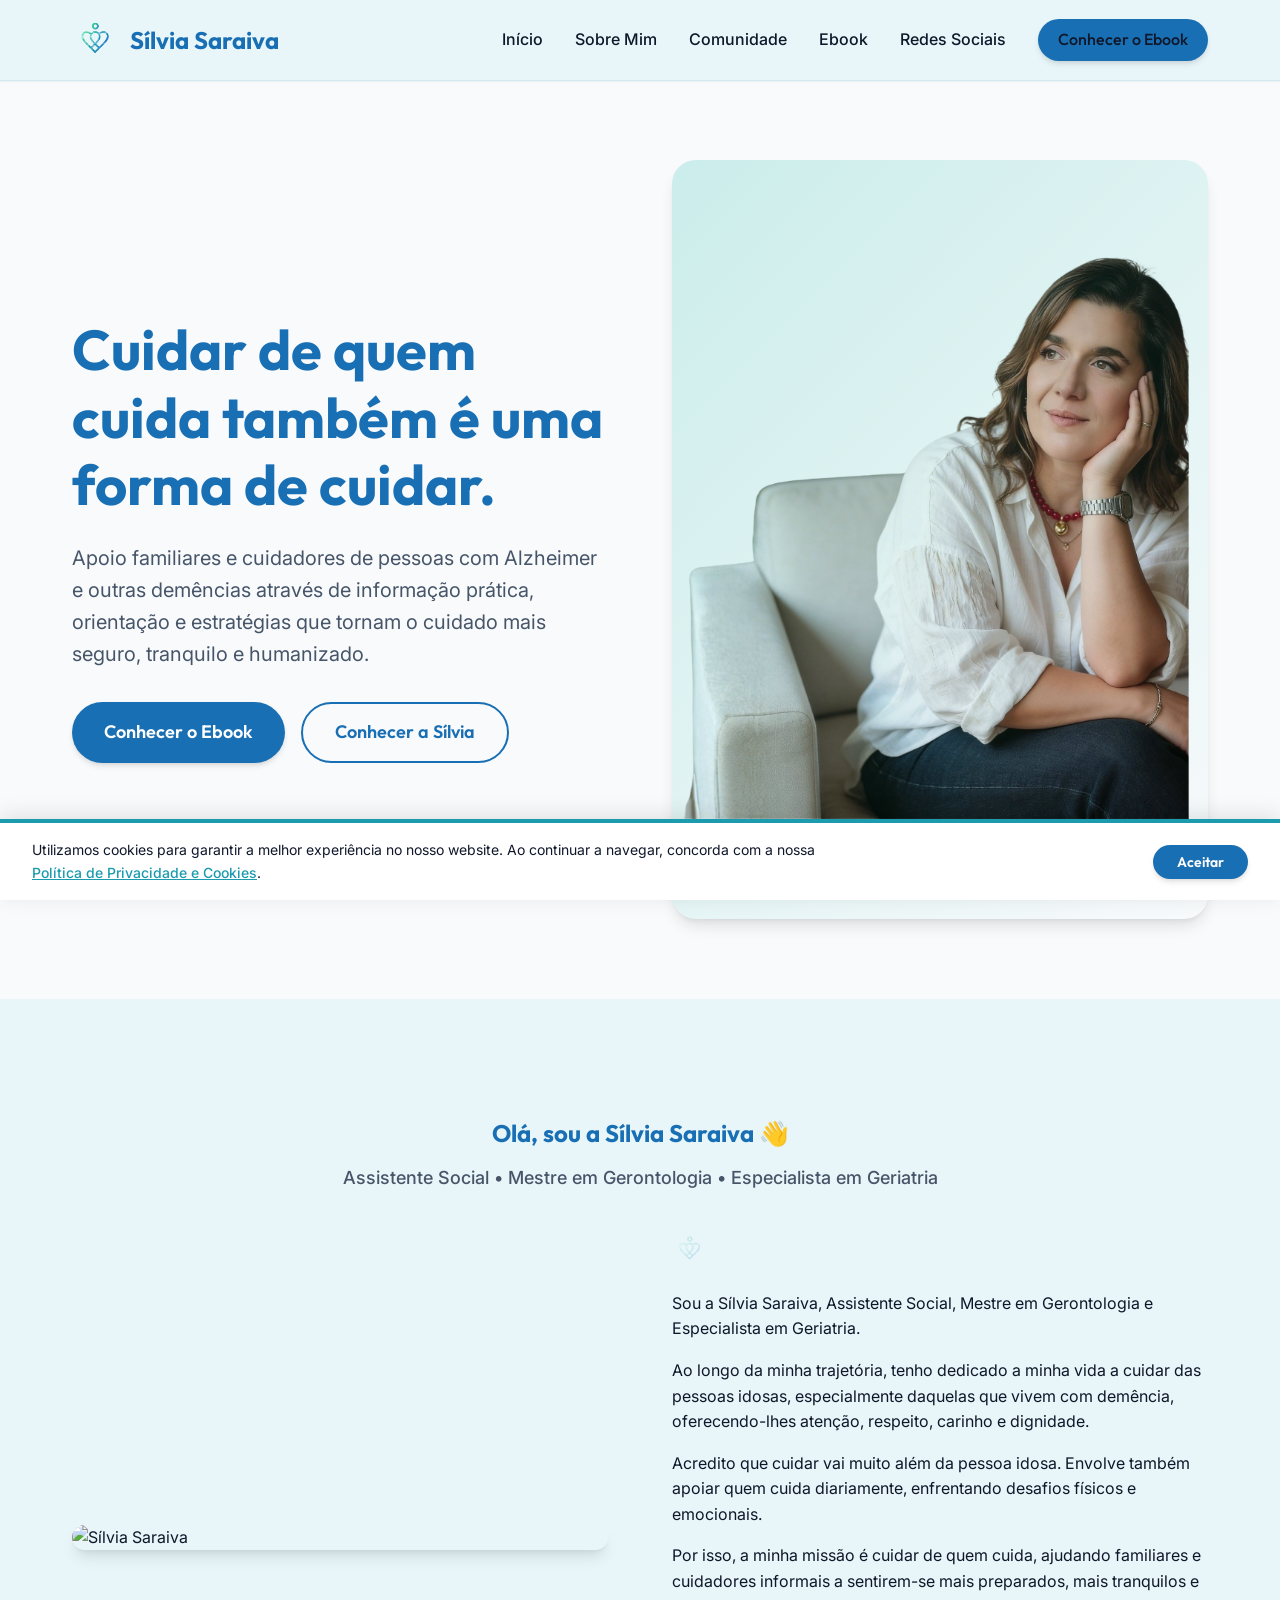
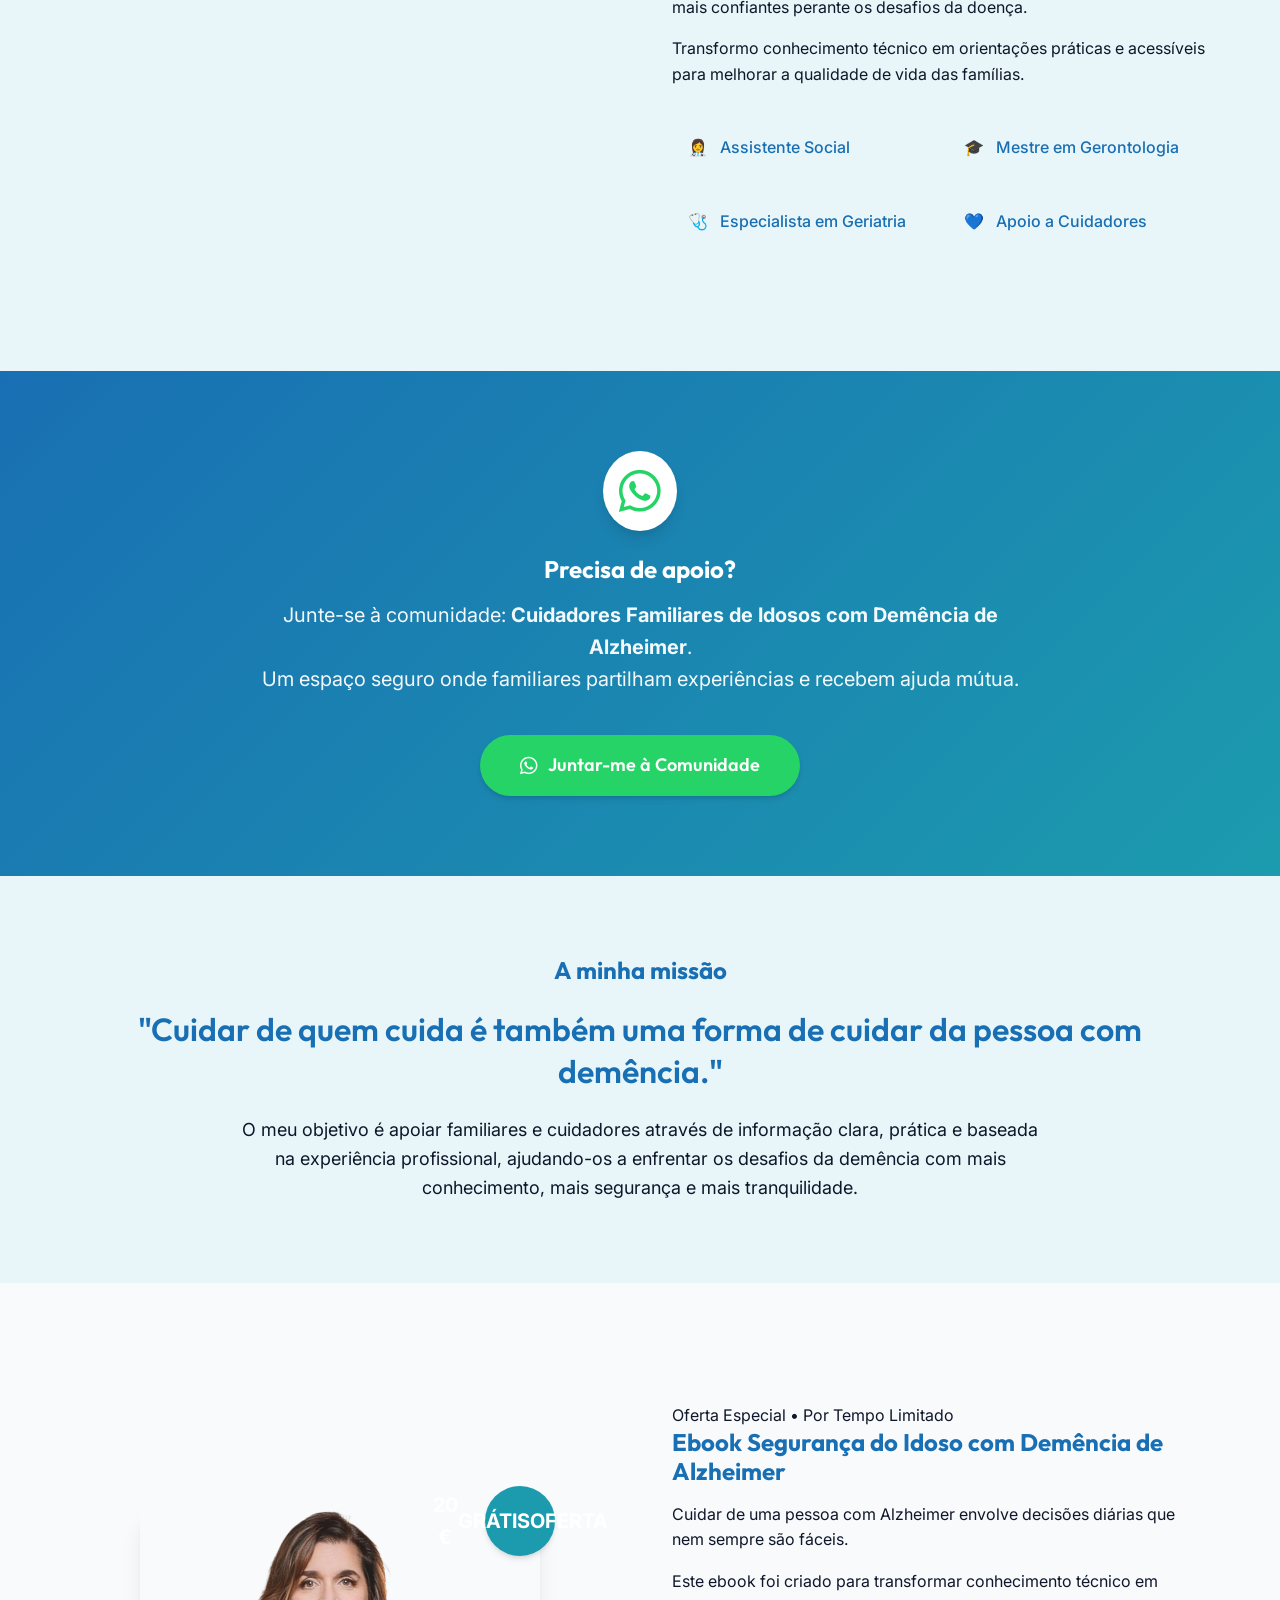
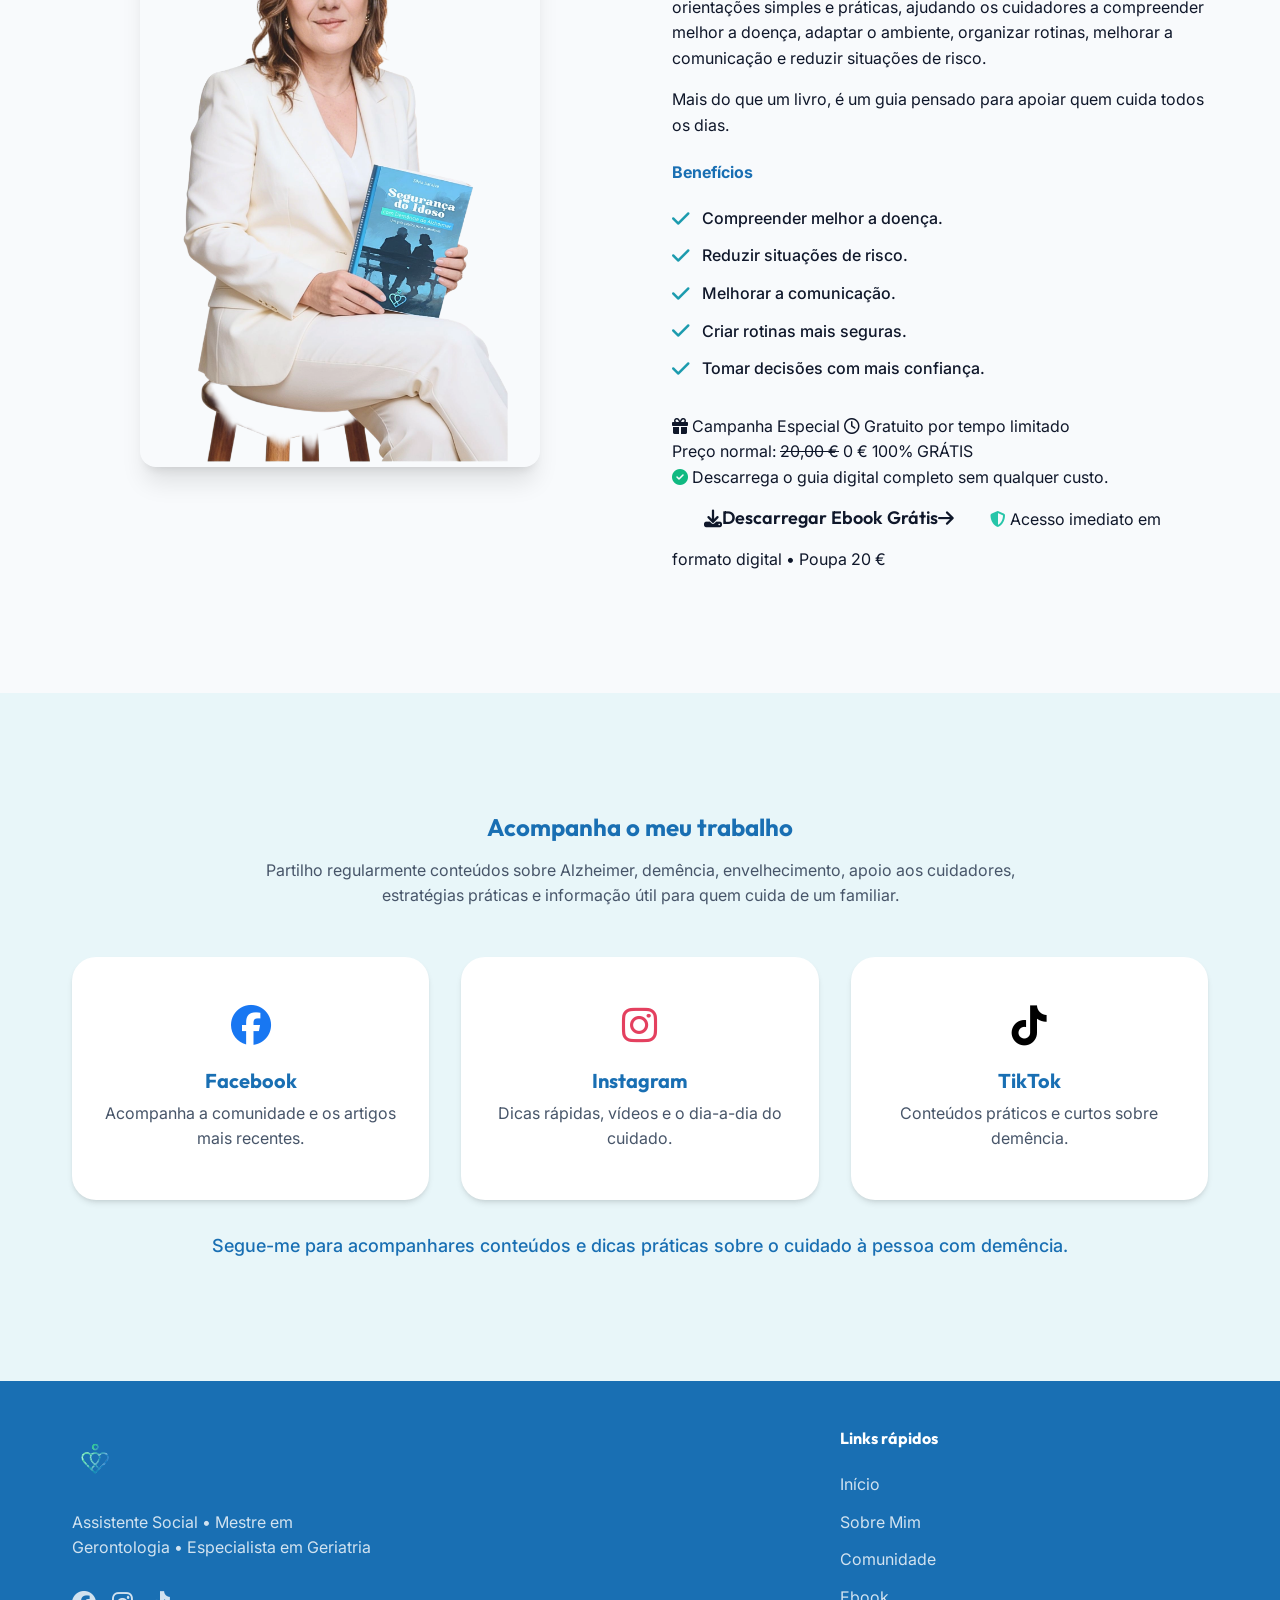
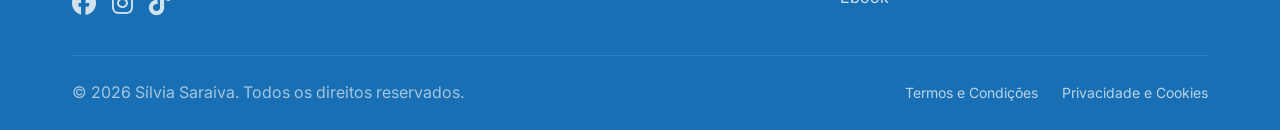
==== commit 0f6ea741: "Add files via upload" ====
--- a/index.html
+++ b/index.html
@@ -1,265 +1,295 @@
-<!DOCTYPE html>
-<html lang="pt-PT">
-<head>
-  <meta charset="UTF-8">
-  <meta name="viewport" content="width=device-width, initial-scale=1.0">
-  <title>Sílvia Saraiva - Apoio a Familiares e Cuidadores</title>
-  <meta name="description" content="Assistente Social, Mestre em Gerontologia e Especialista em Geriatria. Apoio a familiares e cuidadores de pessoas com Alzheimer e outras demências.">
-  
-  <!-- Fonts -->
-  <link rel="preconnect" href="https://fonts.googleapis.com">
-  <link rel="preconnect" href="https://fonts.gstatic.com" crossorigin>
-  <link href="https://fonts.googleapis.com/css2?family=Inter:wght@400;500;600&family=Outfit:wght@500;600;700&display=swap" rel="stylesheet">
-  
-  <!-- Icons -->
-  <link rel="stylesheet" href="https://cdnjs.cloudflare.com/ajax/libs/font-awesome/6.4.0/css/all.min.css">
-  
-  <!-- CSS -->
-  <link rel="stylesheet" href="css/variables.css">
-  <link rel="stylesheet" href="css/styles.css">
-</head>
-<body>
-
-  <!-- Navbar -->
-  <nav class="navbar">
-    <div class="container">
-      <a href="#" class="logo" style="display: flex; align-items: center; gap: 0.75rem;">
-        <img src="assets/images/media__1782418586948.png" alt="Sílvia Saraiva Logo" style="height: 65px;">
-        <span style="font-size: 1.5rem; font-weight: 700; color: var(--color-primary);">Sílvia Saraiva</span>
-      </a>
-      
-      <button class="mobile-menu-btn">
-        <i class="fa-solid fa-bars"></i>
-      </button>
-
-      <ul class="nav-links">
-        <li><a href="#inicio">Início</a></li>
-        <li><a href="#sobre">Sobre Mim</a></li>
-        <li><a href="#comunidade">Comunidade</a></li>
-        <li><a href="#ebook">Ebook</a></li>
-        <li><a href="#redes-sociais">Redes Sociais</a></li>
-        <li>
-          <a href="ebook.html" class="btn btn-primary nav-cta">Conhecer o Ebook</a>
-        </li>
-      </ul>
-    </div>
-  </nav>
-
-  <!-- 1. Hero Section -->
-  <section id="inicio" class="hero">
-    <div class="container grid-2">
-      <div class="hero-content fade-in">
-        <h1>Cuidar de quem cuida também é uma forma de cuidar.</h1>
-        <p>Apoio familiares e cuidadores de pessoas com Alzheimer e outras demências através de informação prática, orientação e estratégias que tornam o cuidado mais seguro, tranquilo e humanizado.</p>
-        <div class="hero-btns">
-          <a href="ebook.html" class="btn btn-primary">Conhecer o Ebook</a>
-          <a href="#sobre" class="btn btn-secondary">Conhecer a Sílvia</a>
-        </div>
-      </div>
-      <div class="hero-image-wrapper fade-in">
-        <img src="assets/images/media__1782418587481.png" alt="Sílvia Saraiva" loading="lazy">
-      </div>
-    </div>
-  </section>
-
-  <!-- 2. Quem sou eu -->
-  <section id="sobre" class="section-light">
-    <div class="container">
-      <div class="text-center mb-4 fade-in">
-        <h2>Olá, sou a Sílvia Saraiva 👋</h2>
-        <p class="text-muted text-primary" style="font-weight: 500; font-size: 1.125rem;">Assistente Social • Mestre em Gerontologia • Especialista em Geriatria</p>
-      </div>
-
-      <div class="grid-2 mt-4 fade-in">
-        <div class="about-image-wrapper">
-          <img src="assets/images/media__1782418587384.png" alt="Sílvia Saraiva" class="about-image" loading="lazy">
-        </div>
-        
-        <div class="about-content">
-          <img src="assets/images/media__1782418586948.png" alt="Logo Detalhe" style="height: 50px; opacity: 0.2; margin-bottom: 1rem;">
-          <p class="mb-2">Sou a Sílvia Saraiva, Assistente Social, Mestre em Gerontologia e Especialista em Geriatria.</p>
-          <p class="mb-2">Ao longo da minha trajetória, tenho dedicado a minha vida a cuidar das pessoas idosas, especialmente daquelas que vivem com demência, oferecendo-lhes atenção, respeito, carinho e dignidade.</p>
-          <p class="mb-2">Acredito que cuidar vai muito além da pessoa idosa. Envolve também apoiar quem cuida diariamente, enfrentando desafios físicos e emocionais.</p>
-          <p class="mb-2">Por isso, a minha missão é cuidar de quem cuida, ajudando familiares e cuidadores informais a sentirem-se mais preparados, mais tranquilos e mais confiantes perante os desafios da doença.</p>
-          <p class="mb-3">Transformo conhecimento técnico em orientações práticas e acessíveis para melhorar a qualidade de vida das famílias.</p>
-          
-          <div class="about-cards">
-            <div class="about-card-mini">
-              <span>👩‍⚕️</span> Assistente Social
-            </div>
-            <div class="about-card-mini">
-              <span>🎓</span> Mestre em Gerontologia
-            </div>
-            <div class="about-card-mini">
-              <span>🩺</span> Especialista em Geriatria
-            </div>
-            <div class="about-card-mini">
-              <span>💙</span> Apoio a Cuidadores
-            </div>
-          </div>
-        </div>
-      </div>
-    </div>
-  </section>
-
-  <!-- 2.5. Comunidade WhatsApp -->
-  <section id="comunidade" style="background: linear-gradient(135deg, var(--color-primary) 0%, var(--color-tertiary) 100%); color: white; padding: 80px 0;">
-    <div class="container text-center fade-in">
-      <div style="display: inline-block; background: white; padding: 1rem; border-radius: 50%; box-shadow: var(--shadow-lg); margin-bottom: 1.5rem;">
-        <i class="fa-brands fa-whatsapp" style="font-size: 3rem; color: #25D366; display: block; line-height: 1;"></i>
-      </div>
-      <h2 style="color: white; margin-bottom: 1rem;">Precisa de apoio?</h2>
-      <p style="font-size: 1.25rem; max-width: 800px; margin: 0 auto 2.5rem; opacity: 0.95;">
-        Junte-se à comunidade: <strong>Cuidadores Familiares de Idosos com Demência de Alzheimer</strong>.<br>
-        Um espaço seguro onde familiares partilham experiências e recebem ajuda mútua.
-      </p>
-      <a href="https://chat.whatsapp.com/IsNj4uRVnmv7LRQYrrExJA" target="_blank" class="btn" style="background-color: #25D366; color: white; box-shadow: var(--shadow-md); font-weight: 600; padding: 1rem 2.5rem;">
-        <i class="fa-brands fa-whatsapp" style="margin-right: 10px; font-size: 1.25rem;"></i> Juntar-me à Comunidade
-      </a>
-    </div>
-  </section>
-
-  <!-- 3. A Minha Missão -->
-  <section class="section-light" style="background-color: var(--color-background-alt); padding: 80px 0;">
-    <div class="container text-center fade-in">
-      <h2 class="mb-3">A minha missão</h2>
-      <div class="mission-quote">
-        "Cuidar de quem cuida é também uma forma de cuidar da pessoa com demência."
-      </div>
-      <p style="max-width: 800px; margin: 0 auto; font-size: 1.125rem;">
-        O meu objetivo é apoiar familiares e cuidadores através de informação clara, prática e baseada na experiência profissional, ajudando-os a enfrentar os desafios da demência com mais conhecimento, mais segurança e mais tranquilidade.
-      </p>
-    </div>
-  </section>
-
-  <!-- 4. Ebook em Destaque -->
-  <section id="ebook">
-    <div class="container grid-2 fade-in">
-      <div class="ebook-image-wrapper text-center">
-        <div style="display: inline-block; position: relative;">
-          <img src="assets/images/media__1782418587411.png" alt="Capa Ebook Segurança do Idoso com Demência de Alzheimer" class="ebook-feature-image" loading="lazy" style="max-width: 400px; margin: 0 auto;">
-          <div class="price-badge">20 €</div>
-        </div>
-      </div>
-      
-      <div class="ebook-content">
-        <h2>Ebook Segurança do Idoso com Demência de Alzheimer</h2>
-        <p class="mb-2">Cuidar de uma pessoa com Alzheimer envolve decisões diárias que nem sempre são fáceis.</p>
-        <p class="mb-2">Este ebook foi criado para transformar conhecimento técnico em orientações simples e práticas, ajudando os cuidadores a compreender melhor a doença, adaptar o ambiente, organizar rotinas, melhorar a comunicação e reduzir situações de risco.</p>
-        <p class="mb-3">Mais do que um livro, é um guia pensado para apoiar quem cuida todos os dias.</p>
-        
-        <h4 style="margin-bottom: 0.5rem; font-family: var(--font-secondary);">Benefícios</h4>
-        <ul class="benefits-list">
-          <li><i class="fa-solid fa-check"></i> Compreender melhor a doença.</li>
-          <li><i class="fa-solid fa-check"></i> Reduzir situações de risco.</li>
-          <li><i class="fa-solid fa-check"></i> Melhorar a comunicação.</li>
-          <li><i class="fa-solid fa-check"></i> Criar rotinas mais seguras.</li>
-          <li><i class="fa-solid fa-check"></i> Tomar decisões com mais confiança.</li>
-        </ul>
-        
-        <a href="ebook.html" class="btn btn-tertiary">Quero conhecer o Ebook</a>
-      </div>
-    </div>
-  </section>
-
-  <!-- 5. Redes Sociais -->
-  <section id="redes-sociais" class="section-light">
-    <div class="container text-center fade-in">
-      <h2 class="mb-2">Acompanha o meu trabalho</h2>
-      <p class="text-muted" style="max-width: 800px; margin: 0 auto;">Partilho regularmente conteúdos sobre Alzheimer, demência, envelhecimento, apoio aos cuidadores, estratégias práticas e informação útil para quem cuida de um familiar.</p>
-      
-      <div class="social-grid">
-        <a href="https://www.facebook.com/silviaalexandra.saraiva" target="_blank" class="card social-card fade-in">
-          <i class="fa-brands fa-facebook card-icon" style="color: #1877F2;"></i>
-          <h3 class="card-title">Facebook</h3>
-          <p class="text-muted">Acompanha a comunidade e os artigos mais recentes.</p>
-        </a>
-        
-        <a href="https://www.instagram.com/_saraivasilvia/" target="_blank" class="card social-card fade-in" style="transition-delay: 0.1s;">
-          <i class="fa-brands fa-instagram card-icon" style="color: #E4405F;"></i>
-          <h3 class="card-title">Instagram</h3>
-          <p class="text-muted">Dicas rápidas, vídeos e o dia-a-dia do cuidado.</p>
-        </a>
-        
-        <a href="https://www.tiktok.com/@79ssaraiva?lang=pt-BR" target="_blank" class="card social-card fade-in" style="transition-delay: 0.2s;">
-          <i class="fa-brands fa-tiktok card-icon" style="color: #000000;"></i>
-          <h3 class="card-title">TikTok</h3>
-          <p class="text-muted">Conteúdos práticos e curtos sobre demência.</p>
-        </a>
-      </div>
-      
-      <p class="mt-4 text-primary" style="font-weight: 500; font-size: 1.125rem;">
-        Segue-me para acompanhares conteúdos e dicas práticas sobre o cuidado à pessoa com demência.
-      </p>
-    </div>
-  </section>
-
-  <!-- 6. Rodapé -->
-  <!-- Rodapé -->
-  <footer>
-    <div class="container">
-      <div class="footer-grid">
-        <div class="footer-col">
-          <div class="logo mb-2" style="color: white; display: flex; align-items: center; gap: 0.5rem;">
-            <img src="assets/images/media__1782418586948.png" alt="Sílvia Saraiva Logo" style="height: 65px;"> 
-          </div>
-          <p style="color: rgba(255,255,255,0.8); max-width: 300px; margin-bottom: 1.5rem;">
-            Assistente Social • Mestre em Gerontologia • Especialista em Geriatria
-          </p>
-          <div style="display: flex; gap: 1rem; font-size: 1.5rem;">
-            <a href="https://www.facebook.com/silviaalexandra.saraiva" target="_blank" style="color: white; opacity: 0.8; transition: opacity 0.2s;"><i class="fa-brands fa-facebook"></i></a>
-            <a href="https://www.instagram.com/_saraivasilvia/" target="_blank" style="color: white; opacity: 0.8; transition: opacity 0.2s;"><i class="fa-brands fa-instagram"></i></a>
-            <a href="https://www.tiktok.com/@79ssaraiva?lang=pt-BR" target="_blank" style="color: white; opacity: 0.8; transition: opacity 0.2s;"><i class="fa-brands fa-tiktok"></i></a>
-          </div>
-        </div>
-        
-        <div class="footer-col">
-          <h4>Links rápidos</h4>
-          <ul class="footer-links">
-            <li><a href="#inicio">Início</a></li>
-            <li><a href="#sobre">Sobre Mim</a></li>
-            <li><a href="#comunidade">Comunidade</a></li>
-            <li><a href="ebook.html">Ebook</a></li>
-          </ul>
-        </div>
-      </div>
-      
-      <div class="footer-bottom">
-        <p>&copy; 2026 Sílvia Saraiva. Todos os direitos reservados.</p>
-        <div class="footer-legal-links">
-          <a href="termos.html">Termos e Condições</a>
-          <a href="privacidade.html">Privacidade e Cookies</a>
-        </div>
-      </div>
-    </div>
-  </footer>
-
-  <script src="js/main.js"></script>
-
-  <!-- Cookie Banner -->
-  <div id="cookie-banner" class="cookie-banner">
-    <div class="cookie-banner-text">
-      Utilizamos cookies para garantir a melhor experiência no nosso website. Ao continuar a navegar, concorda com a nossa 
-      <a href="privacidade.html">Política de Privacidade e Cookies</a>.
-    </div>
-    <div class="cookie-banner-btn">
-      <button id="accept-cookies" class="btn btn-primary" style="padding: 0.5rem 1.5rem; font-size: 0.875rem;">Aceitar</button>
-    </div>
-  </div>
-
-  <script>
-    document.addEventListener('DOMContentLoaded', function() {
-      if (!localStorage.getItem('cookiesAccepted')) {
-        setTimeout(() => {
-          document.getElementById('cookie-banner').classList.add('show');
-        }, 1000);
-      }
-
-      document.getElementById('accept-cookies').addEventListener('click', function() {
-        localStorage.setItem('cookiesAccepted', 'true');
-        document.getElementById('cookie-banner').classList.remove('show');
-      });
-    });
-  </script>
-</body>
-</html>
+<!DOCTYPE html>
+<html lang="pt-PT">
+<head>
+  <meta charset="UTF-8">
+  <meta name="viewport" content="width=device-width, initial-scale=1.0">
+  <title>Sílvia Saraiva - Apoio a Familiares e Cuidadores</title>
+  <meta name="description" content="Assistente Social, Mestre em Gerontologia e Especialista em Geriatria. Apoio a familiares e cuidadores de pessoas com Alzheimer e outras demências.">
+  
+  <!-- Fonts -->
+  <link rel="preconnect" href="https://fonts.googleapis.com">
+  <link rel="preconnect" href="https://fonts.gstatic.com" crossorigin>
+  <link href="https://fonts.googleapis.com/css2?family=Inter:wght@400;500;600&family=Outfit:wght@500;600;700&display=swap" rel="stylesheet">
+  
+  <!-- Icons -->
+  <link rel="stylesheet" href="https://cdnjs.cloudflare.com/ajax/libs/font-awesome/6.4.0/css/all.min.css">
+  
+  <!-- CSS -->
+  <link rel="stylesheet" href="css/variables.css">
+  <link rel="stylesheet" href="css/styles.css">
+</head>
+<body>
+
+  <!-- Navbar -->
+  <nav class="navbar">
+    <div class="container">
+      <a href="#" class="logo" style="display: flex; align-items: center; gap: 0.75rem;">
+        <img src="assets/images/media__1782418586948.png" alt="Sílvia Saraiva Logo" style="height: 65px;">
+        <span style="font-size: 1.5rem; font-weight: 700; color: var(--color-primary);">Sílvia Saraiva</span>
+      </a>
+      
+      <button class="mobile-menu-btn">
+        <i class="fa-solid fa-bars"></i>
+      </button>
+
+      <ul class="nav-links">
+        <li><a href="#inicio">Início</a></li>
+        <li><a href="#sobre">Sobre Mim</a></li>
+        <li><a href="#comunidade">Comunidade</a></li>
+        <li><a href="#ebook">Ebook</a></li>
+        <li><a href="#redes-sociais">Redes Sociais</a></li>
+        <li>
+          <a href="ebook.html" class="btn btn-primary nav-cta">Conhecer o Ebook</a>
+        </li>
+      </ul>
+    </div>
+  </nav>
+
+  <!-- 1. Hero Section -->
+  <section id="inicio" class="hero">
+    <div class="container grid-2">
+      <div class="hero-content fade-in">
+        <h1>Cuidar de quem cuida também é uma forma de cuidar.</h1>
+        <p>Apoio familiares e cuidadores de pessoas com Alzheimer e outras demências através de informação prática, orientação e estratégias que tornam o cuidado mais seguro, tranquilo e humanizado.</p>
+        <div class="hero-btns">
+          <a href="ebook.html" class="btn btn-primary">Conhecer o Ebook</a>
+          <a href="#sobre" class="btn btn-secondary">Conhecer a Sílvia</a>
+        </div>
+      </div>
+      <div class="hero-image-wrapper fade-in">
+        <img src="assets/images/media__1782418587481.png" alt="Sílvia Saraiva" loading="lazy">
+      </div>
+    </div>
+  </section>
+
+  <!-- 2. Quem sou eu -->
+  <section id="sobre" class="section-light">
+    <div class="container">
+      <div class="text-center mb-4 fade-in">
+        <h2>Olá, sou a Sílvia Saraiva 👋</h2>
+        <p class="text-muted text-primary" style="font-weight: 500; font-size: 1.125rem;">Assistente Social • Mestre em Gerontologia • Especialista em Geriatria</p>
+      </div>
+
+      <div class="grid-2 mt-4 fade-in">
+        <div class="about-image-wrapper">
+          <img src="assets/images/silvia_sobre_mim.png" alt="Sílvia Saraiva" class="about-image" loading="lazy">
+        </div>
+        
+        <div class="about-content">
+          <img src="assets/images/media__1782418586948.png" alt="Logo Detalhe" style="height: 50px; opacity: 0.2; margin-bottom: 1rem;">
+          <p class="mb-2">Sou a Sílvia Saraiva, Assistente Social, Mestre em Gerontologia e Especialista em Geriatria.</p>
+          <p class="mb-2">Ao longo da minha trajetória, tenho dedicado a minha vida a cuidar das pessoas idosas, especialmente daquelas que vivem com demência, oferecendo-lhes atenção, respeito, carinho e dignidade.</p>
+          <p class="mb-2">Acredito que cuidar vai muito além da pessoa idosa. Envolve também apoiar quem cuida diariamente, enfrentando desafios físicos e emocionais.</p>
+          <p class="mb-2">Por isso, a minha missão é cuidar de quem cuida, ajudando familiares e cuidadores informais a sentirem-se mais preparados, mais tranquilos e mais confiantes perante os desafios da doença.</p>
+          <p class="mb-3">Transformo conhecimento técnico em orientações práticas e acessíveis para melhorar a qualidade de vida das famílias.</p>
+          
+          <div class="about-cards">
+            <div class="about-card-mini">
+              <span>👩‍⚕️</span> Assistente Social
+            </div>
+            <div class="about-card-mini">
+              <span>🎓</span> Mestre em Gerontologia
+            </div>
+            <div class="about-card-mini">
+              <span>🩺</span> Especialista em Geriatria
+            </div>
+            <div class="about-card-mini">
+              <span>💙</span> Apoio a Cuidadores
+            </div>
+          </div>
+        </div>
+      </div>
+    </div>
+  </section>
+
+  <!-- 2.5. Comunidade WhatsApp -->
+  <section id="comunidade" style="background: linear-gradient(135deg, var(--color-primary) 0%, var(--color-tertiary) 100%); color: white; padding: 80px 0;">
+    <div class="container text-center fade-in">
+      <div style="display: inline-block; background: white; padding: 1rem; border-radius: 50%; box-shadow: var(--shadow-lg); margin-bottom: 1.5rem;">
+        <i class="fa-brands fa-whatsapp" style="font-size: 3rem; color: #25D366; display: block; line-height: 1;"></i>
+      </div>
+      <h2 style="color: white; margin-bottom: 1rem;">Precisa de apoio?</h2>
+      <p style="font-size: 1.25rem; max-width: 800px; margin: 0 auto 2.5rem; opacity: 0.95;">
+        Junte-se à comunidade: <strong>Cuidadores Familiares de Idosos com Demência de Alzheimer</strong>.<br>
+        Um espaço seguro onde familiares partilham experiências e recebem ajuda mútua.
+      </p>
+      <a href="https://chat.whatsapp.com/IsNj4uRVnmv7LRQYrrExJA" target="_blank" class="btn" style="background-color: #25D366; color: white; box-shadow: var(--shadow-md); font-weight: 600; padding: 1rem 2.5rem;">
+        <i class="fa-brands fa-whatsapp" style="margin-right: 10px; font-size: 1.25rem;"></i> Juntar-me à Comunidade
+      </a>
+    </div>
+  </section>
+
+  <!-- 3. A Minha Missão -->
+  <section class="section-light" style="background-color: var(--color-background-alt); padding: 80px 0;">
+    <div class="container text-center fade-in">
+      <h2 class="mb-3">A minha missão</h2>
+      <div class="mission-quote">
+        "Cuidar de quem cuida é também uma forma de cuidar da pessoa com demência."
+      </div>
+      <p style="max-width: 800px; margin: 0 auto; font-size: 1.125rem;">
+        O meu objetivo é apoiar familiares e cuidadores através de informação clara, prática e baseada na experiência profissional, ajudando-os a enfrentar os desafios da demência com mais conhecimento, mais segurança e mais tranquilidade.
+      </p>
+    </div>
+  </section>
+
+  <!-- 4. Ebook em Destaque -->
+  <section id="ebook">
+    <div class="container grid-2 fade-in">
+      <div class="ebook-image-wrapper text-center">
+        <div style="display: inline-block; position: relative; max-width: 100%;">
+          <img src="assets/images/media__1782418587411.png" alt="Capa Ebook Segurança do Idoso com Demência de Alzheimer" class="ebook-feature-image" loading="lazy" style="width: 100%; max-width: 400px; margin: 0 auto;">
+          <div class="price-badge">
+            <span class="old-price">20 €</span>
+            <span class="new-price">GRÁTIS</span>
+            <span class="badge-sub">OFERTA</span>
+          </div>
+        </div>
+      </div>
+      
+      <div class="ebook-content">
+        <div class="promo-kicker">
+          <span class="pulse-dot"></span>
+          <span>Oferta Especial • Por Tempo Limitado</span>
+        </div>
+
+        <h2>Ebook Segurança do Idoso com Demência de Alzheimer</h2>
+        <p class="mb-2">Cuidar de uma pessoa com Alzheimer envolve decisões diárias que nem sempre são fáceis.</p>
+        <p class="mb-2">Este ebook foi criado para transformar conhecimento técnico em orientações simples e práticas, ajudando os cuidadores a compreender melhor a doença, adaptar o ambiente, organizar rotinas, melhorar a comunicação e reduzir situações de risco.</p>
+        <p class="mb-3">Mais do que um livro, é um guia pensado para apoiar quem cuida todos os dias.</p>
+        
+        <h4 style="margin-bottom: 0.5rem; font-family: var(--font-secondary);">Benefícios</h4>
+        <ul class="benefits-list">
+          <li><i class="fa-solid fa-check"></i> Compreender melhor a doença.</li>
+          <li><i class="fa-solid fa-check"></i> Reduzir situações de risco.</li>
+          <li><i class="fa-solid fa-check"></i> Melhorar a comunicação.</li>
+          <li><i class="fa-solid fa-check"></i> Criar rotinas mais seguras.</li>
+          <li><i class="fa-solid fa-check"></i> Tomar decisões com mais confiança.</li>
+        </ul>
+        
+        <!-- Caixa de Destaque da Oferta -->
+        <div class="offer-box">
+          <div class="offer-box-header">
+            <span class="offer-tag"><i class="fa-solid fa-gift"></i> Campanha Especial</span>
+            <span class="offer-timer"><i class="fa-regular fa-clock"></i> Gratuito por tempo limitado</span>
+          </div>
+          <div class="offer-box-prices">
+            <span class="old-value">Preço normal: <s>20,00 €</s></span>
+            <span class="current-value">0 €</span>
+            <span class="free-tag">100% GRÁTIS</span>
+          </div>
+          <p class="offer-note"><i class="fa-solid fa-circle-check" style="color: #10B981;"></i> Descarrega o guia digital completo sem qualquer custo.</p>
+        </div>
+        
+        <div>
+          <a href="ebook.html" class="btn btn-promo-cta">
+            <i class="fa-solid fa-download"></i>
+            <span>Descarregar Ebook Grátis</span>
+            <i class="fa-solid fa-arrow-right"></i>
+          </a>
+          <span class="btn-subtext"><i class="fa-solid fa-shield-halved" style="color: var(--color-secondary);"></i> Acesso imediato em formato digital • Poupa 20 €</span>
+        </div>
+      </div>
+    </div>
+  </section>
+
+  <!-- 5. Redes Sociais -->
+  <section id="redes-sociais" class="section-light">
+    <div class="container text-center fade-in">
+      <h2 class="mb-2">Acompanha o meu trabalho</h2>
+      <p class="text-muted" style="max-width: 800px; margin: 0 auto;">Partilho regularmente conteúdos sobre Alzheimer, demência, envelhecimento, apoio aos cuidadores, estratégias práticas e informação útil para quem cuida de um familiar.</p>
+      
+      <div class="social-grid">
+        <a href="https://www.facebook.com/silviaalexandra.saraiva" target="_blank" class="card social-card fade-in">
+          <i class="fa-brands fa-facebook card-icon" style="color: #1877F2;"></i>
+          <h3 class="card-title">Facebook</h3>
+          <p class="text-muted">Acompanha a comunidade e os artigos mais recentes.</p>
+        </a>
+        
+        <a href="https://www.instagram.com/_saraivasilvia/" target="_blank" class="card social-card fade-in" style="transition-delay: 0.1s;">
+          <i class="fa-brands fa-instagram card-icon" style="color: #E4405F;"></i>
+          <h3 class="card-title">Instagram</h3>
+          <p class="text-muted">Dicas rápidas, vídeos e o dia-a-dia do cuidado.</p>
+        </a>
+        
+        <a href="https://www.tiktok.com/@79ssaraiva?lang=pt-BR" target="_blank" class="card social-card fade-in" style="transition-delay: 0.2s;">
+          <i class="fa-brands fa-tiktok card-icon" style="color: #000000;"></i>
+          <h3 class="card-title">TikTok</h3>
+          <p class="text-muted">Conteúdos práticos e curtos sobre demência.</p>
+        </a>
+      </div>
+      
+      <p class="mt-4 text-primary" style="font-weight: 500; font-size: 1.125rem;">
+        Segue-me para acompanhares conteúdos e dicas práticas sobre o cuidado à pessoa com demência.
+      </p>
+    </div>
+  </section>
+
+  <!-- 6. Rodapé -->
+  <!-- Rodapé -->
+  <footer>
+    <div class="container">
+      <div class="footer-grid">
+        <div class="footer-col">
+          <div class="logo mb-2" style="color: white; display: flex; align-items: center; gap: 0.5rem;">
+            <img src="assets/images/media__1782418586948.png" alt="Sílvia Saraiva Logo" style="height: 65px;"> 
+          </div>
+          <p style="color: rgba(255,255,255,0.8); max-width: 300px; margin-bottom: 1.5rem;">
+            Assistente Social • Mestre em Gerontologia • Especialista em Geriatria
+          </p>
+          <div style="display: flex; gap: 1rem; font-size: 1.5rem;">
+            <a href="https://www.facebook.com/silviaalexandra.saraiva" target="_blank" style="color: white; opacity: 0.8; transition: opacity 0.2s;"><i class="fa-brands fa-facebook"></i></a>
+            <a href="https://www.instagram.com/_saraivasilvia/" target="_blank" style="color: white; opacity: 0.8; transition: opacity 0.2s;"><i class="fa-brands fa-instagram"></i></a>
+            <a href="https://www.tiktok.com/@79ssaraiva?lang=pt-BR" target="_blank" style="color: white; opacity: 0.8; transition: opacity 0.2s;"><i class="fa-brands fa-tiktok"></i></a>
+          </div>
+        </div>
+        
+        <div class="footer-col">
+          <h4>Links rápidos</h4>
+          <ul class="footer-links">
+            <li><a href="#inicio">Início</a></li>
+            <li><a href="#sobre">Sobre Mim</a></li>
+            <li><a href="#comunidade">Comunidade</a></li>
+            <li><a href="ebook.html">Ebook</a></li>
+          </ul>
+        </div>
+      </div>
+      
+      <div class="footer-bottom">
+        <p>&copy; 2026 Sílvia Saraiva. Todos os direitos reservados.</p>
+        <div class="footer-legal-links">
+          <a href="termos.html">Termos e Condições</a>
+          <a href="privacidade.html">Privacidade e Cookies</a>
+        </div>
+      </div>
+    </div>
+  </footer>
+
+  <script src="js/main.js"></script>
+
+  <!-- Cookie Banner -->
+  <div id="cookie-banner" class="cookie-banner">
+    <div class="cookie-banner-text">
+      Utilizamos cookies para garantir a melhor experiência no nosso website. Ao continuar a navegar, concorda com a nossa 
+      <a href="privacidade.html">Política de Privacidade e Cookies</a>.
+    </div>
+    <div class="cookie-banner-btn">
+      <button id="accept-cookies" class="btn btn-primary" style="padding: 0.5rem 1.5rem; font-size: 0.875rem;">Aceitar</button>
+    </div>
+  </div>
+
+  <script>
+    document.addEventListener('DOMContentLoaded', function() {
+      if (!localStorage.getItem('cookiesAccepted')) {
+        setTimeout(() => {
+          document.getElementById('cookie-banner').classList.add('show');
+        }, 1000);
+      }
+
+      document.getElementById('accept-cookies').addEventListener('click', function() {
+        localStorage.setItem('cookiesAccepted', 'true');
+        document.getElementById('cookie-banner').classList.remove('show');
+      });
+    });
+  </script>
+</body>
+</html>
--- a/css/styles.css
+++ b/css/styles.css
@@ -15,6 +15,9 @@
   background-color: var(--color-background);
   line-height: 1.6;
   overflow-x: hidden;
+  width: 100%;
+  overflow-wrap: break-word;
+  word-wrap: break-word;
 }
 
 h1, h2, h3, h4, h5, h6 {
@@ -469,7 +472,7 @@
 /* Social Cards */
 .social-grid {
   display: grid;
-  grid-template-columns: repeat(auto-fit, minmax(300px, 1fr));
+  grid-template-columns: repeat(auto-fit, minmax(min(100%, 300px), 1fr));
   gap: 2rem;
   margin-top: 3rem;
 }
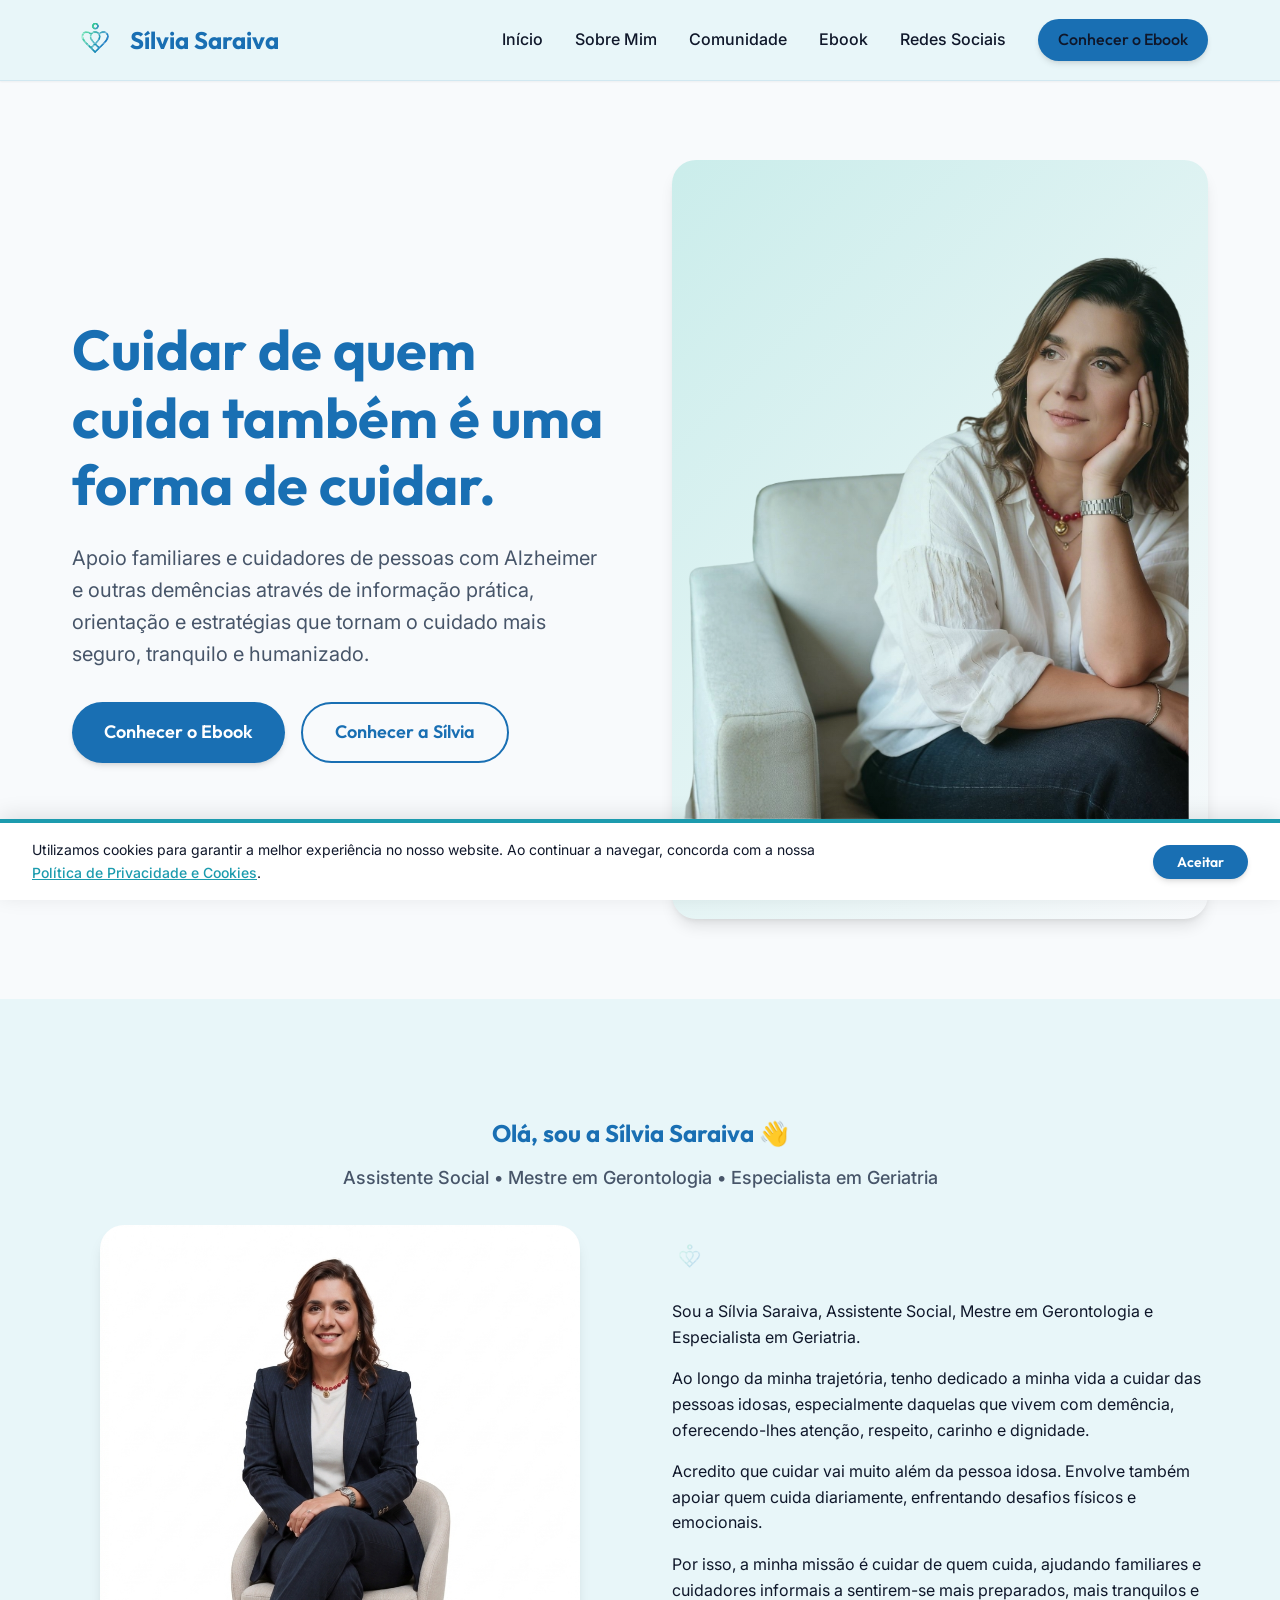
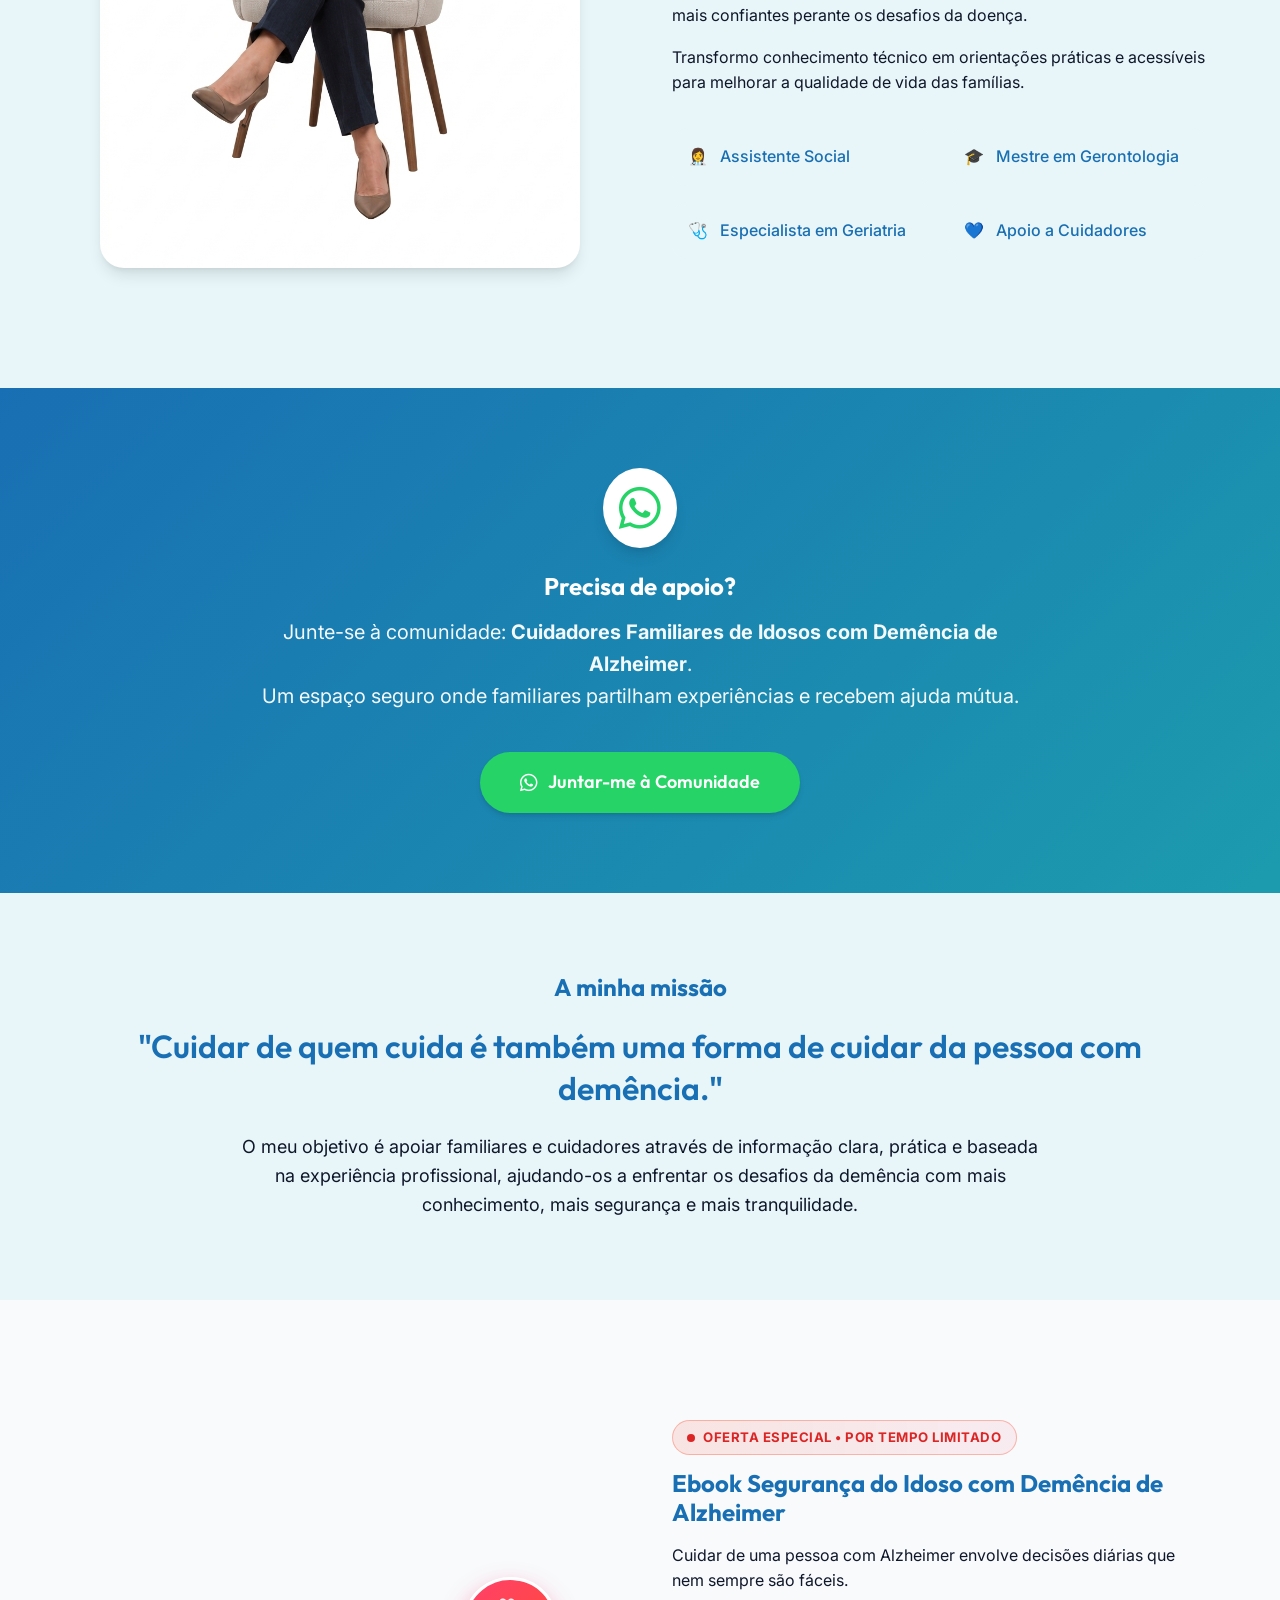
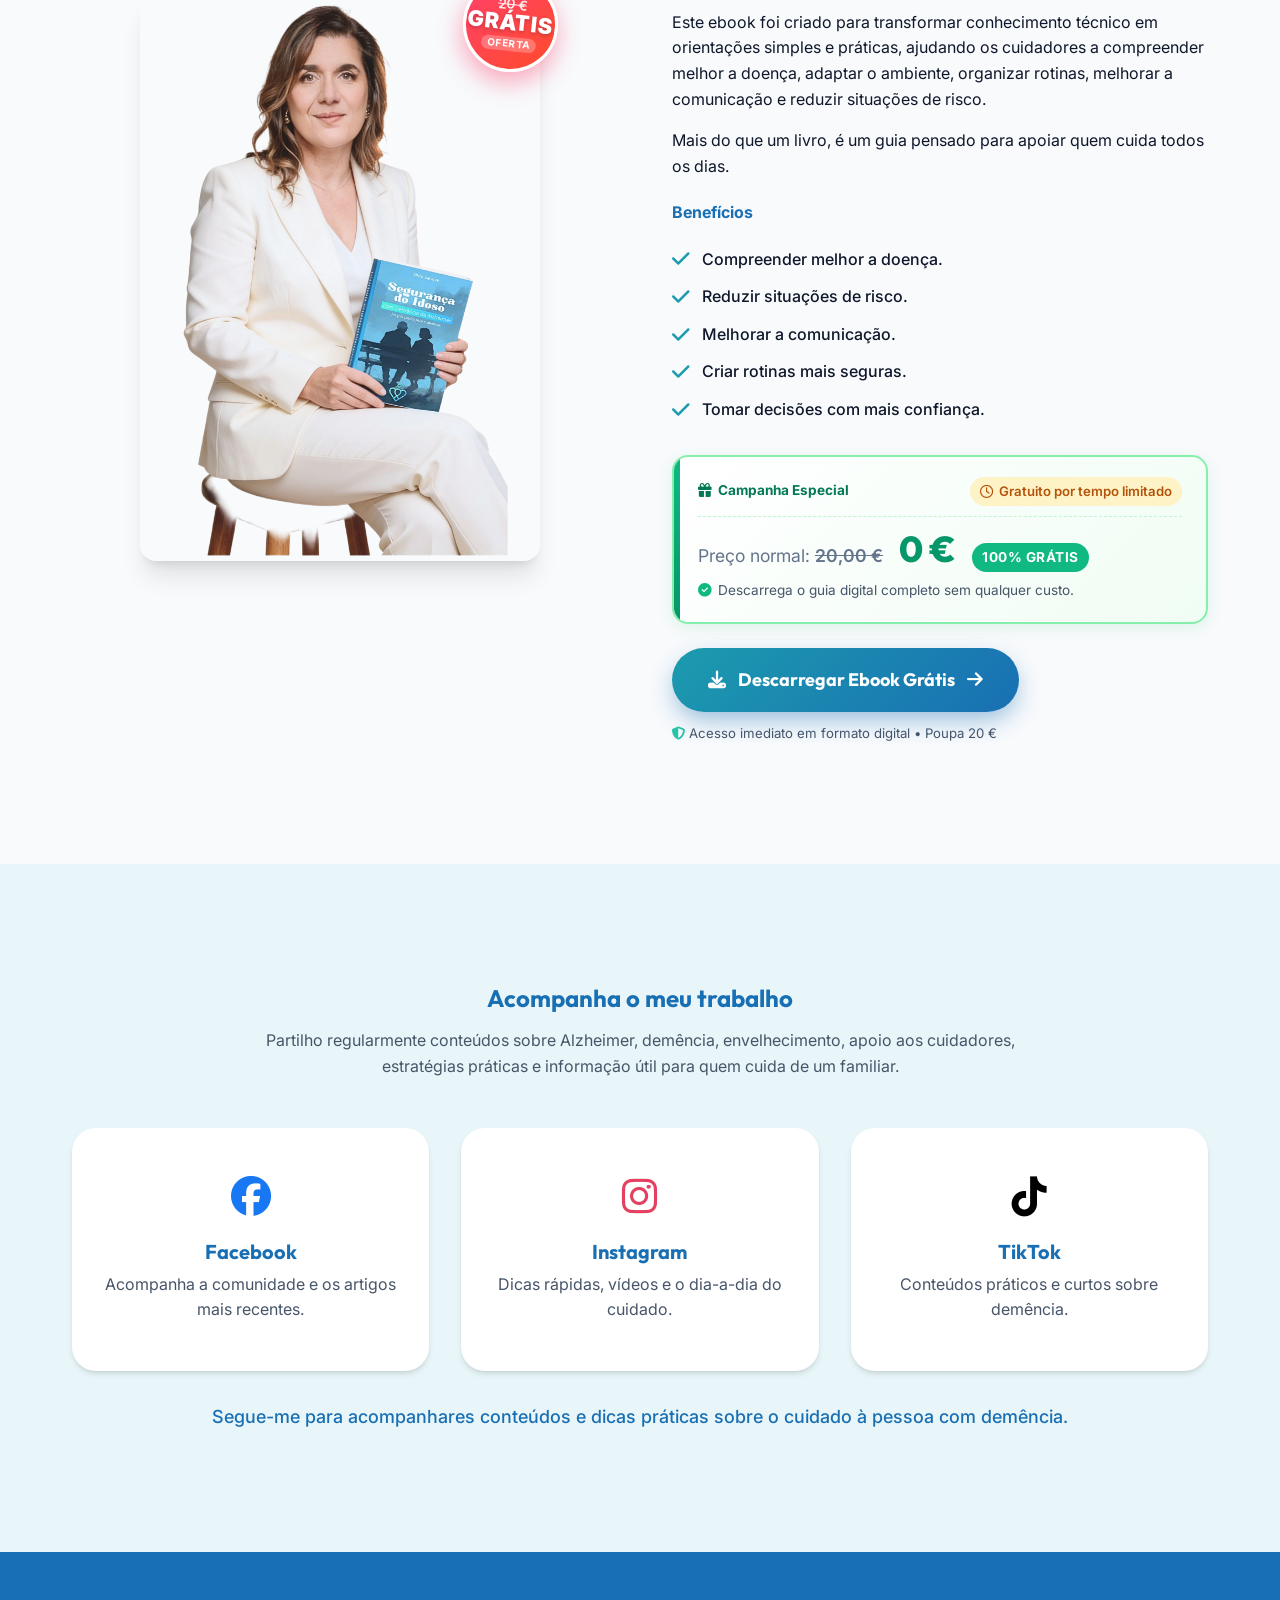
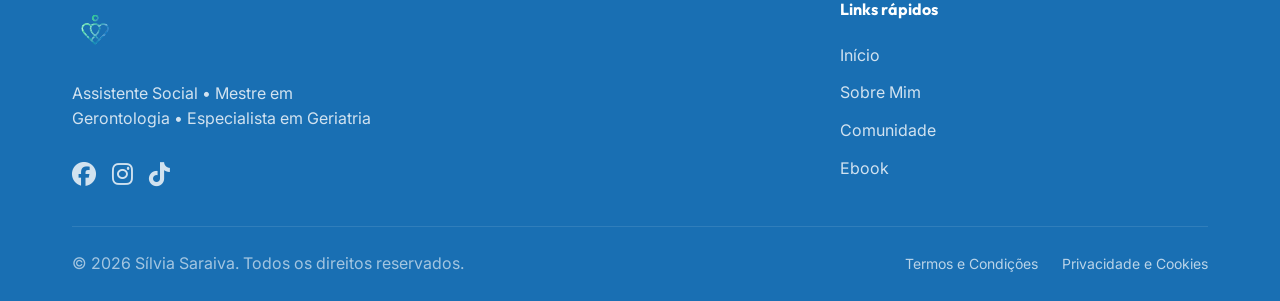
==== commit 8cca9d55: "Add files via upload" ====
--- a/index.html
+++ b/index.html
@@ -1,295 +1,295 @@
-<!DOCTYPE html>
-<html lang="pt-PT">
-<head>
-  <meta charset="UTF-8">
-  <meta name="viewport" content="width=device-width, initial-scale=1.0">
-  <title>Sílvia Saraiva - Apoio a Familiares e Cuidadores</title>
-  <meta name="description" content="Assistente Social, Mestre em Gerontologia e Especialista em Geriatria. Apoio a familiares e cuidadores de pessoas com Alzheimer e outras demências.">
-  
-  <!-- Fonts -->
-  <link rel="preconnect" href="https://fonts.googleapis.com">
-  <link rel="preconnect" href="https://fonts.gstatic.com" crossorigin>
-  <link href="https://fonts.googleapis.com/css2?family=Inter:wght@400;500;600&family=Outfit:wght@500;600;700&display=swap" rel="stylesheet">
-  
-  <!-- Icons -->
-  <link rel="stylesheet" href="https://cdnjs.cloudflare.com/ajax/libs/font-awesome/6.4.0/css/all.min.css">
-  
-  <!-- CSS -->
-  <link rel="stylesheet" href="css/variables.css">
-  <link rel="stylesheet" href="css/styles.css">
-</head>
-<body>
-
-  <!-- Navbar -->
-  <nav class="navbar">
-    <div class="container">
-      <a href="#" class="logo" style="display: flex; align-items: center; gap: 0.75rem;">
-        <img src="assets/images/media__1782418586948.png" alt="Sílvia Saraiva Logo" style="height: 65px;">
-        <span style="font-size: 1.5rem; font-weight: 700; color: var(--color-primary);">Sílvia Saraiva</span>
-      </a>
-      
-      <button class="mobile-menu-btn">
-        <i class="fa-solid fa-bars"></i>
-      </button>
-
-      <ul class="nav-links">
-        <li><a href="#inicio">Início</a></li>
-        <li><a href="#sobre">Sobre Mim</a></li>
-        <li><a href="#comunidade">Comunidade</a></li>
-        <li><a href="#ebook">Ebook</a></li>
-        <li><a href="#redes-sociais">Redes Sociais</a></li>
-        <li>
-          <a href="ebook.html" class="btn btn-primary nav-cta">Conhecer o Ebook</a>
-        </li>
-      </ul>
-    </div>
-  </nav>
-
-  <!-- 1. Hero Section -->
-  <section id="inicio" class="hero">
-    <div class="container grid-2">
-      <div class="hero-content fade-in">
-        <h1>Cuidar de quem cuida também é uma forma de cuidar.</h1>
-        <p>Apoio familiares e cuidadores de pessoas com Alzheimer e outras demências através de informação prática, orientação e estratégias que tornam o cuidado mais seguro, tranquilo e humanizado.</p>
-        <div class="hero-btns">
-          <a href="ebook.html" class="btn btn-primary">Conhecer o Ebook</a>
-          <a href="#sobre" class="btn btn-secondary">Conhecer a Sílvia</a>
-        </div>
-      </div>
-      <div class="hero-image-wrapper fade-in">
-        <img src="assets/images/media__1782418587481.png" alt="Sílvia Saraiva" loading="lazy">
-      </div>
-    </div>
-  </section>
-
-  <!-- 2. Quem sou eu -->
-  <section id="sobre" class="section-light">
-    <div class="container">
-      <div class="text-center mb-4 fade-in">
-        <h2>Olá, sou a Sílvia Saraiva 👋</h2>
-        <p class="text-muted text-primary" style="font-weight: 500; font-size: 1.125rem;">Assistente Social • Mestre em Gerontologia • Especialista em Geriatria</p>
-      </div>
-
-      <div class="grid-2 mt-4 fade-in">
-        <div class="about-image-wrapper">
-          <img src="assets/images/silvia_sobre_mim.png" alt="Sílvia Saraiva" class="about-image" loading="lazy">
-        </div>
-        
-        <div class="about-content">
-          <img src="assets/images/media__1782418586948.png" alt="Logo Detalhe" style="height: 50px; opacity: 0.2; margin-bottom: 1rem;">
-          <p class="mb-2">Sou a Sílvia Saraiva, Assistente Social, Mestre em Gerontologia e Especialista em Geriatria.</p>
-          <p class="mb-2">Ao longo da minha trajetória, tenho dedicado a minha vida a cuidar das pessoas idosas, especialmente daquelas que vivem com demência, oferecendo-lhes atenção, respeito, carinho e dignidade.</p>
-          <p class="mb-2">Acredito que cuidar vai muito além da pessoa idosa. Envolve também apoiar quem cuida diariamente, enfrentando desafios físicos e emocionais.</p>
-          <p class="mb-2">Por isso, a minha missão é cuidar de quem cuida, ajudando familiares e cuidadores informais a sentirem-se mais preparados, mais tranquilos e mais confiantes perante os desafios da doença.</p>
-          <p class="mb-3">Transformo conhecimento técnico em orientações práticas e acessíveis para melhorar a qualidade de vida das famílias.</p>
-          
-          <div class="about-cards">
-            <div class="about-card-mini">
-              <span>👩‍⚕️</span> Assistente Social
-            </div>
-            <div class="about-card-mini">
-              <span>🎓</span> Mestre em Gerontologia
-            </div>
-            <div class="about-card-mini">
-              <span>🩺</span> Especialista em Geriatria
-            </div>
-            <div class="about-card-mini">
-              <span>💙</span> Apoio a Cuidadores
-            </div>
-          </div>
-        </div>
-      </div>
-    </div>
-  </section>
-
-  <!-- 2.5. Comunidade WhatsApp -->
-  <section id="comunidade" style="background: linear-gradient(135deg, var(--color-primary) 0%, var(--color-tertiary) 100%); color: white; padding: 80px 0;">
-    <div class="container text-center fade-in">
-      <div style="display: inline-block; background: white; padding: 1rem; border-radius: 50%; box-shadow: var(--shadow-lg); margin-bottom: 1.5rem;">
-        <i class="fa-brands fa-whatsapp" style="font-size: 3rem; color: #25D366; display: block; line-height: 1;"></i>
-      </div>
-      <h2 style="color: white; margin-bottom: 1rem;">Precisa de apoio?</h2>
-      <p style="font-size: 1.25rem; max-width: 800px; margin: 0 auto 2.5rem; opacity: 0.95;">
-        Junte-se à comunidade: <strong>Cuidadores Familiares de Idosos com Demência de Alzheimer</strong>.<br>
-        Um espaço seguro onde familiares partilham experiências e recebem ajuda mútua.
-      </p>
-      <a href="https://chat.whatsapp.com/IsNj4uRVnmv7LRQYrrExJA" target="_blank" class="btn" style="background-color: #25D366; color: white; box-shadow: var(--shadow-md); font-weight: 600; padding: 1rem 2.5rem;">
-        <i class="fa-brands fa-whatsapp" style="margin-right: 10px; font-size: 1.25rem;"></i> Juntar-me à Comunidade
-      </a>
-    </div>
-  </section>
-
-  <!-- 3. A Minha Missão -->
-  <section class="section-light" style="background-color: var(--color-background-alt); padding: 80px 0;">
-    <div class="container text-center fade-in">
-      <h2 class="mb-3">A minha missão</h2>
-      <div class="mission-quote">
-        "Cuidar de quem cuida é também uma forma de cuidar da pessoa com demência."
-      </div>
-      <p style="max-width: 800px; margin: 0 auto; font-size: 1.125rem;">
-        O meu objetivo é apoiar familiares e cuidadores através de informação clara, prática e baseada na experiência profissional, ajudando-os a enfrentar os desafios da demência com mais conhecimento, mais segurança e mais tranquilidade.
-      </p>
-    </div>
-  </section>
-
-  <!-- 4. Ebook em Destaque -->
-  <section id="ebook">
-    <div class="container grid-2 fade-in">
-      <div class="ebook-image-wrapper text-center">
-        <div style="display: inline-block; position: relative; max-width: 100%;">
-          <img src="assets/images/media__1782418587411.png" alt="Capa Ebook Segurança do Idoso com Demência de Alzheimer" class="ebook-feature-image" loading="lazy" style="width: 100%; max-width: 400px; margin: 0 auto;">
-          <div class="price-badge">
-            <span class="old-price">20 €</span>
-            <span class="new-price">GRÁTIS</span>
-            <span class="badge-sub">OFERTA</span>
-          </div>
-        </div>
-      </div>
-      
-      <div class="ebook-content">
-        <div class="promo-kicker">
-          <span class="pulse-dot"></span>
-          <span>Oferta Especial • Por Tempo Limitado</span>
-        </div>
-
-        <h2>Ebook Segurança do Idoso com Demência de Alzheimer</h2>
-        <p class="mb-2">Cuidar de uma pessoa com Alzheimer envolve decisões diárias que nem sempre são fáceis.</p>
-        <p class="mb-2">Este ebook foi criado para transformar conhecimento técnico em orientações simples e práticas, ajudando os cuidadores a compreender melhor a doença, adaptar o ambiente, organizar rotinas, melhorar a comunicação e reduzir situações de risco.</p>
-        <p class="mb-3">Mais do que um livro, é um guia pensado para apoiar quem cuida todos os dias.</p>
-        
-        <h4 style="margin-bottom: 0.5rem; font-family: var(--font-secondary);">Benefícios</h4>
-        <ul class="benefits-list">
-          <li><i class="fa-solid fa-check"></i> Compreender melhor a doença.</li>
-          <li><i class="fa-solid fa-check"></i> Reduzir situações de risco.</li>
-          <li><i class="fa-solid fa-check"></i> Melhorar a comunicação.</li>
-          <li><i class="fa-solid fa-check"></i> Criar rotinas mais seguras.</li>
-          <li><i class="fa-solid fa-check"></i> Tomar decisões com mais confiança.</li>
-        </ul>
-        
-        <!-- Caixa de Destaque da Oferta -->
-        <div class="offer-box">
-          <div class="offer-box-header">
-            <span class="offer-tag"><i class="fa-solid fa-gift"></i> Campanha Especial</span>
-            <span class="offer-timer"><i class="fa-regular fa-clock"></i> Gratuito por tempo limitado</span>
-          </div>
-          <div class="offer-box-prices">
-            <span class="old-value">Preço normal: <s>20,00 €</s></span>
-            <span class="current-value">0 €</span>
-            <span class="free-tag">100% GRÁTIS</span>
-          </div>
-          <p class="offer-note"><i class="fa-solid fa-circle-check" style="color: #10B981;"></i> Descarrega o guia digital completo sem qualquer custo.</p>
-        </div>
-        
-        <div>
-          <a href="ebook.html" class="btn btn-promo-cta">
-            <i class="fa-solid fa-download"></i>
-            <span>Descarregar Ebook Grátis</span>
-            <i class="fa-solid fa-arrow-right"></i>
-          </a>
-          <span class="btn-subtext"><i class="fa-solid fa-shield-halved" style="color: var(--color-secondary);"></i> Acesso imediato em formato digital • Poupa 20 €</span>
-        </div>
-      </div>
-    </div>
-  </section>
-
-  <!-- 5. Redes Sociais -->
-  <section id="redes-sociais" class="section-light">
-    <div class="container text-center fade-in">
-      <h2 class="mb-2">Acompanha o meu trabalho</h2>
-      <p class="text-muted" style="max-width: 800px; margin: 0 auto;">Partilho regularmente conteúdos sobre Alzheimer, demência, envelhecimento, apoio aos cuidadores, estratégias práticas e informação útil para quem cuida de um familiar.</p>
-      
-      <div class="social-grid">
-        <a href="https://www.facebook.com/silviaalexandra.saraiva" target="_blank" class="card social-card fade-in">
-          <i class="fa-brands fa-facebook card-icon" style="color: #1877F2;"></i>
-          <h3 class="card-title">Facebook</h3>
-          <p class="text-muted">Acompanha a comunidade e os artigos mais recentes.</p>
-        </a>
-        
-        <a href="https://www.instagram.com/_saraivasilvia/" target="_blank" class="card social-card fade-in" style="transition-delay: 0.1s;">
-          <i class="fa-brands fa-instagram card-icon" style="color: #E4405F;"></i>
-          <h3 class="card-title">Instagram</h3>
-          <p class="text-muted">Dicas rápidas, vídeos e o dia-a-dia do cuidado.</p>
-        </a>
-        
-        <a href="https://www.tiktok.com/@79ssaraiva?lang=pt-BR" target="_blank" class="card social-card fade-in" style="transition-delay: 0.2s;">
-          <i class="fa-brands fa-tiktok card-icon" style="color: #000000;"></i>
-          <h3 class="card-title">TikTok</h3>
-          <p class="text-muted">Conteúdos práticos e curtos sobre demência.</p>
-        </a>
-      </div>
-      
-      <p class="mt-4 text-primary" style="font-weight: 500; font-size: 1.125rem;">
-        Segue-me para acompanhares conteúdos e dicas práticas sobre o cuidado à pessoa com demência.
-      </p>
-    </div>
-  </section>
-
-  <!-- 6. Rodapé -->
-  <!-- Rodapé -->
-  <footer>
-    <div class="container">
-      <div class="footer-grid">
-        <div class="footer-col">
-          <div class="logo mb-2" style="color: white; display: flex; align-items: center; gap: 0.5rem;">
-            <img src="assets/images/media__1782418586948.png" alt="Sílvia Saraiva Logo" style="height: 65px;"> 
-          </div>
-          <p style="color: rgba(255,255,255,0.8); max-width: 300px; margin-bottom: 1.5rem;">
-            Assistente Social • Mestre em Gerontologia • Especialista em Geriatria
-          </p>
-          <div style="display: flex; gap: 1rem; font-size: 1.5rem;">
-            <a href="https://www.facebook.com/silviaalexandra.saraiva" target="_blank" style="color: white; opacity: 0.8; transition: opacity 0.2s;"><i class="fa-brands fa-facebook"></i></a>
-            <a href="https://www.instagram.com/_saraivasilvia/" target="_blank" style="color: white; opacity: 0.8; transition: opacity 0.2s;"><i class="fa-brands fa-instagram"></i></a>
-            <a href="https://www.tiktok.com/@79ssaraiva?lang=pt-BR" target="_blank" style="color: white; opacity: 0.8; transition: opacity 0.2s;"><i class="fa-brands fa-tiktok"></i></a>
-          </div>
-        </div>
-        
-        <div class="footer-col">
-          <h4>Links rápidos</h4>
-          <ul class="footer-links">
-            <li><a href="#inicio">Início</a></li>
-            <li><a href="#sobre">Sobre Mim</a></li>
-            <li><a href="#comunidade">Comunidade</a></li>
-            <li><a href="ebook.html">Ebook</a></li>
-          </ul>
-        </div>
-      </div>
-      
-      <div class="footer-bottom">
-        <p>&copy; 2026 Sílvia Saraiva. Todos os direitos reservados.</p>
-        <div class="footer-legal-links">
-          <a href="termos.html">Termos e Condições</a>
-          <a href="privacidade.html">Privacidade e Cookies</a>
-        </div>
-      </div>
-    </div>
-  </footer>
-
-  <script src="js/main.js"></script>
-
-  <!-- Cookie Banner -->
-  <div id="cookie-banner" class="cookie-banner">
-    <div class="cookie-banner-text">
-      Utilizamos cookies para garantir a melhor experiência no nosso website. Ao continuar a navegar, concorda com a nossa 
-      <a href="privacidade.html">Política de Privacidade e Cookies</a>.
-    </div>
-    <div class="cookie-banner-btn">
-      <button id="accept-cookies" class="btn btn-primary" style="padding: 0.5rem 1.5rem; font-size: 0.875rem;">Aceitar</button>
-    </div>
-  </div>
-
-  <script>
-    document.addEventListener('DOMContentLoaded', function() {
-      if (!localStorage.getItem('cookiesAccepted')) {
-        setTimeout(() => {
-          document.getElementById('cookie-banner').classList.add('show');
-        }, 1000);
-      }
-
-      document.getElementById('accept-cookies').addEventListener('click', function() {
-        localStorage.setItem('cookiesAccepted', 'true');
-        document.getElementById('cookie-banner').classList.remove('show');
-      });
-    });
-  </script>
-</body>
-</html>
+<!DOCTYPE html>
+<html lang="pt-PT">
+<head>
+  <meta charset="UTF-8">
+  <meta name="viewport" content="width=device-width, initial-scale=1.0">
+  <title>Sílvia Saraiva - Apoio a Familiares e Cuidadores</title>
+  <meta name="description" content="Assistente Social, Mestre em Gerontologia e Especialista em Geriatria. Apoio a familiares e cuidadores de pessoas com Alzheimer e outras demências.">
+  
+  <!-- Fonts -->
+  <link rel="preconnect" href="https://fonts.googleapis.com">
+  <link rel="preconnect" href="https://fonts.gstatic.com" crossorigin>
+  <link href="https://fonts.googleapis.com/css2?family=Inter:wght@400;500;600&family=Outfit:wght@500;600;700&display=swap" rel="stylesheet">
+  
+  <!-- Icons -->
+  <link rel="stylesheet" href="https://cdnjs.cloudflare.com/ajax/libs/font-awesome/6.4.0/css/all.min.css">
+  
+  <!-- CSS -->
+  <link rel="stylesheet" href="css/variables.css">
+  <link rel="stylesheet" href="css/styles.css">
+</head>
+<body>
+
+  <!-- Navbar -->
+  <nav class="navbar">
+    <div class="container">
+      <a href="#" class="logo" style="display: flex; align-items: center; gap: 0.75rem;">
+        <img src="assets/images/media__1782418586948.png" alt="Sílvia Saraiva Logo" style="height: 65px;">
+        <span style="font-size: 1.5rem; font-weight: 700; color: var(--color-primary);">Sílvia Saraiva</span>
+      </a>
+      
+      <button class="mobile-menu-btn">
+        <i class="fa-solid fa-bars"></i>
+      </button>
+
+      <ul class="nav-links">
+        <li><a href="#inicio">Início</a></li>
+        <li><a href="#sobre">Sobre Mim</a></li>
+        <li><a href="#comunidade">Comunidade</a></li>
+        <li><a href="#ebook">Ebook</a></li>
+        <li><a href="#redes-sociais">Redes Sociais</a></li>
+        <li>
+          <a href="ebook.html" class="btn btn-primary nav-cta">Conhecer o Ebook</a>
+        </li>
+      </ul>
+    </div>
+  </nav>
+
+  <!-- 1. Hero Section -->
+  <section id="inicio" class="hero">
+    <div class="container grid-2">
+      <div class="hero-content fade-in">
+        <h1>Cuidar de quem cuida também é uma forma de cuidar.</h1>
+        <p>Apoio familiares e cuidadores de pessoas com Alzheimer e outras demências através de informação prática, orientação e estratégias que tornam o cuidado mais seguro, tranquilo e humanizado.</p>
+        <div class="hero-btns">
+          <a href="ebook.html" class="btn btn-primary">Conhecer o Ebook</a>
+          <a href="#sobre" class="btn btn-secondary">Conhecer a Sílvia</a>
+        </div>
+      </div>
+      <div class="hero-image-wrapper fade-in">
+        <img src="assets/images/media__1782418587481.png" alt="Sílvia Saraiva" loading="lazy">
+      </div>
+    </div>
+  </section>
+
+  <!-- 2. Quem sou eu -->
+  <section id="sobre" class="section-light">
+    <div class="container">
+      <div class="text-center mb-4 fade-in">
+        <h2>Olá, sou a Sílvia Saraiva 👋</h2>
+        <p class="text-muted text-primary" style="font-weight: 500; font-size: 1.125rem;">Assistente Social • Mestre em Gerontologia • Especialista em Geriatria</p>
+      </div>
+
+      <div class="grid-2 mt-4 fade-in">
+        <div class="about-image-wrapper">
+          <img src="assets/images/silvia_sobre_mim.png" alt="Sílvia Saraiva" class="about-image" loading="lazy">
+        </div>
+        
+        <div class="about-content">
+          <img src="assets/images/media__1782418586948.png" alt="Logo Detalhe" style="height: 50px; opacity: 0.2; margin-bottom: 1rem;">
+          <p class="mb-2">Sou a Sílvia Saraiva, Assistente Social, Mestre em Gerontologia e Especialista em Geriatria.</p>
+          <p class="mb-2">Ao longo da minha trajetória, tenho dedicado a minha vida a cuidar das pessoas idosas, especialmente daquelas que vivem com demência, oferecendo-lhes atenção, respeito, carinho e dignidade.</p>
+          <p class="mb-2">Acredito que cuidar vai muito além da pessoa idosa. Envolve também apoiar quem cuida diariamente, enfrentando desafios físicos e emocionais.</p>
+          <p class="mb-2">Por isso, a minha missão é cuidar de quem cuida, ajudando familiares e cuidadores informais a sentirem-se mais preparados, mais tranquilos e mais confiantes perante os desafios da doença.</p>
+          <p class="mb-3">Transformo conhecimento técnico em orientações práticas e acessíveis para melhorar a qualidade de vida das famílias.</p>
+          
+          <div class="about-cards">
+            <div class="about-card-mini">
+              <span>👩‍⚕️</span> Assistente Social
+            </div>
+            <div class="about-card-mini">
+              <span>🎓</span> Mestre em Gerontologia
+            </div>
+            <div class="about-card-mini">
+              <span>🩺</span> Especialista em Geriatria
+            </div>
+            <div class="about-card-mini">
+              <span>💙</span> Apoio a Cuidadores
+            </div>
+          </div>
+        </div>
+      </div>
+    </div>
+  </section>
+
+  <!-- 2.5. Comunidade WhatsApp -->
+  <section id="comunidade" style="background: linear-gradient(135deg, var(--color-primary) 0%, var(--color-tertiary) 100%); color: white; padding: 80px 0;">
+    <div class="container text-center fade-in">
+      <div style="display: inline-block; background: white; padding: 1rem; border-radius: 50%; box-shadow: var(--shadow-lg); margin-bottom: 1.5rem;">
+        <i class="fa-brands fa-whatsapp" style="font-size: 3rem; color: #25D366; display: block; line-height: 1;"></i>
+      </div>
+      <h2 style="color: white; margin-bottom: 1rem;">Precisa de apoio?</h2>
+      <p style="font-size: 1.25rem; max-width: 800px; margin: 0 auto 2.5rem; opacity: 0.95;">
+        Junte-se à comunidade: <strong>Cuidadores Familiares de Idosos com Demência de Alzheimer</strong>.<br>
+        Um espaço seguro onde familiares partilham experiências e recebem ajuda mútua.
+      </p>
+      <a href="https://chat.whatsapp.com/IsNj4uRVnmv7LRQYrrExJA" target="_blank" class="btn" style="background-color: #25D366; color: white; box-shadow: var(--shadow-md); font-weight: 600; padding: 1rem 2.5rem;">
+        <i class="fa-brands fa-whatsapp" style="margin-right: 10px; font-size: 1.25rem;"></i> Juntar-me à Comunidade
+      </a>
+    </div>
+  </section>
+
+  <!-- 3. A Minha Missão -->
+  <section class="section-light" style="background-color: var(--color-background-alt); padding: 80px 0;">
+    <div class="container text-center fade-in">
+      <h2 class="mb-3">A minha missão</h2>
+      <div class="mission-quote">
+        "Cuidar de quem cuida é também uma forma de cuidar da pessoa com demência."
+      </div>
+      <p style="max-width: 800px; margin: 0 auto; font-size: 1.125rem;">
+        O meu objetivo é apoiar familiares e cuidadores através de informação clara, prática e baseada na experiência profissional, ajudando-os a enfrentar os desafios da demência com mais conhecimento, mais segurança e mais tranquilidade.
+      </p>
+    </div>
+  </section>
+
+  <!-- 4. Ebook em Destaque -->
+  <section id="ebook">
+    <div class="container grid-2 fade-in">
+      <div class="ebook-image-wrapper text-center">
+        <div style="display: inline-block; position: relative; max-width: 100%;">
+          <img src="assets/images/media__1782418587411.png" alt="Capa Ebook Segurança do Idoso com Demência de Alzheimer" class="ebook-feature-image" loading="lazy" style="width: 100%; max-width: 400px; margin: 0 auto;">
+          <div class="price-badge">
+            <span class="old-price">20 €</span>
+            <span class="new-price">GRÁTIS</span>
+            <span class="badge-sub">OFERTA</span>
+          </div>
+        </div>
+      </div>
+      
+      <div class="ebook-content">
+        <div class="promo-kicker">
+          <span class="pulse-dot"></span>
+          <span>Oferta Especial • Por Tempo Limitado</span>
+        </div>
+
+        <h2>Ebook Segurança do Idoso com Demência de Alzheimer</h2>
+        <p class="mb-2">Cuidar de uma pessoa com Alzheimer envolve decisões diárias que nem sempre são fáceis.</p>
+        <p class="mb-2">Este ebook foi criado para transformar conhecimento técnico em orientações simples e práticas, ajudando os cuidadores a compreender melhor a doença, adaptar o ambiente, organizar rotinas, melhorar a comunicação e reduzir situações de risco.</p>
+        <p class="mb-3">Mais do que um livro, é um guia pensado para apoiar quem cuida todos os dias.</p>
+        
+        <h4 style="margin-bottom: 0.5rem; font-family: var(--font-secondary);">Benefícios</h4>
+        <ul class="benefits-list">
+          <li><i class="fa-solid fa-check"></i> Compreender melhor a doença.</li>
+          <li><i class="fa-solid fa-check"></i> Reduzir situações de risco.</li>
+          <li><i class="fa-solid fa-check"></i> Melhorar a comunicação.</li>
+          <li><i class="fa-solid fa-check"></i> Criar rotinas mais seguras.</li>
+          <li><i class="fa-solid fa-check"></i> Tomar decisões com mais confiança.</li>
+        </ul>
+        
+        <!-- Caixa de Destaque da Oferta -->
+        <div class="offer-box">
+          <div class="offer-box-header">
+            <span class="offer-tag"><i class="fa-solid fa-gift"></i> Campanha Especial</span>
+            <span class="offer-timer"><i class="fa-regular fa-clock"></i> Gratuito por tempo limitado</span>
+          </div>
+          <div class="offer-box-prices">
+            <span class="old-value">Preço normal: <s>20,00 €</s></span>
+            <span class="current-value">0 €</span>
+            <span class="free-tag">100% GRÁTIS</span>
+          </div>
+          <p class="offer-note"><i class="fa-solid fa-circle-check" style="color: #10B981;"></i> Descarrega o guia digital completo sem qualquer custo.</p>
+        </div>
+        
+        <div>
+          <a href="ebook.html" class="btn btn-promo-cta">
+            <i class="fa-solid fa-download"></i>
+            <span>Descarregar Ebook Grátis</span>
+            <i class="fa-solid fa-arrow-right"></i>
+          </a>
+          <span class="btn-subtext"><i class="fa-solid fa-shield-halved" style="color: var(--color-secondary);"></i> Acesso imediato em formato digital • Poupa 20 €</span>
+        </div>
+      </div>
+    </div>
+  </section>
+
+  <!-- 5. Redes Sociais -->
+  <section id="redes-sociais" class="section-light">
+    <div class="container text-center fade-in">
+      <h2 class="mb-2">Acompanha o meu trabalho</h2>
+      <p class="text-muted" style="max-width: 800px; margin: 0 auto;">Partilho regularmente conteúdos sobre Alzheimer, demência, envelhecimento, apoio aos cuidadores, estratégias práticas e informação útil para quem cuida de um familiar.</p>
+      
+      <div class="social-grid">
+        <a href="https://www.facebook.com/silviaalexandra.saraiva" target="_blank" class="card social-card fade-in">
+          <i class="fa-brands fa-facebook card-icon" style="color: #1877F2;"></i>
+          <h3 class="card-title">Facebook</h3>
+          <p class="text-muted">Acompanha a comunidade e os artigos mais recentes.</p>
+        </a>
+        
+        <a href="https://www.instagram.com/_saraivasilvia/" target="_blank" class="card social-card fade-in" style="transition-delay: 0.1s;">
+          <i class="fa-brands fa-instagram card-icon" style="color: #E4405F;"></i>
+          <h3 class="card-title">Instagram</h3>
+          <p class="text-muted">Dicas rápidas, vídeos e o dia-a-dia do cuidado.</p>
+        </a>
+        
+        <a href="https://www.tiktok.com/@79ssaraiva?lang=pt-BR" target="_blank" class="card social-card fade-in" style="transition-delay: 0.2s;">
+          <i class="fa-brands fa-tiktok card-icon" style="color: #000000;"></i>
+          <h3 class="card-title">TikTok</h3>
+          <p class="text-muted">Conteúdos práticos e curtos sobre demência.</p>
+        </a>
+      </div>
+      
+      <p class="mt-4 text-primary" style="font-weight: 500; font-size: 1.125rem;">
+        Segue-me para acompanhares conteúdos e dicas práticas sobre o cuidado à pessoa com demência.
+      </p>
+    </div>
+  </section>
+
+  <!-- 6. Rodapé -->
+  <!-- Rodapé -->
+  <footer>
+    <div class="container">
+      <div class="footer-grid">
+        <div class="footer-col">
+          <div class="logo mb-2" style="color: white; display: flex; align-items: center; gap: 0.5rem;">
+            <img src="assets/images/media__1782418586948.png" alt="Sílvia Saraiva Logo" style="height: 65px;"> 
+          </div>
+          <p style="color: rgba(255,255,255,0.8); max-width: 300px; margin-bottom: 1.5rem;">
+            Assistente Social • Mestre em Gerontologia • Especialista em Geriatria
+          </p>
+          <div style="display: flex; gap: 1rem; font-size: 1.5rem;">
+            <a href="https://www.facebook.com/silviaalexandra.saraiva" target="_blank" style="color: white; opacity: 0.8; transition: opacity 0.2s;"><i class="fa-brands fa-facebook"></i></a>
+            <a href="https://www.instagram.com/_saraivasilvia/" target="_blank" style="color: white; opacity: 0.8; transition: opacity 0.2s;"><i class="fa-brands fa-instagram"></i></a>
+            <a href="https://www.tiktok.com/@79ssaraiva?lang=pt-BR" target="_blank" style="color: white; opacity: 0.8; transition: opacity 0.2s;"><i class="fa-brands fa-tiktok"></i></a>
+          </div>
+        </div>
+        
+        <div class="footer-col">
+          <h4>Links rápidos</h4>
+          <ul class="footer-links">
+            <li><a href="#inicio">Início</a></li>
+            <li><a href="#sobre">Sobre Mim</a></li>
+            <li><a href="#comunidade">Comunidade</a></li>
+            <li><a href="ebook.html">Ebook</a></li>
+          </ul>
+        </div>
+      </div>
+      
+      <div class="footer-bottom">
+        <p>&copy; 2026 Sílvia Saraiva. Todos os direitos reservados.</p>
+        <div class="footer-legal-links">
+          <a href="termos.html">Termos e Condições</a>
+          <a href="privacidade.html">Privacidade e Cookies</a>
+        </div>
+      </div>
+    </div>
+  </footer>
+
+  <script src="js/main.js"></script>
+
+  <!-- Cookie Banner -->
+  <div id="cookie-banner" class="cookie-banner">
+    <div class="cookie-banner-text">
+      Utilizamos cookies para garantir a melhor experiência no nosso website. Ao continuar a navegar, concorda com a nossa 
+      <a href="privacidade.html">Política de Privacidade e Cookies</a>.
+    </div>
+    <div class="cookie-banner-btn">
+      <button id="accept-cookies" class="btn btn-primary" style="padding: 0.5rem 1.5rem; font-size: 0.875rem;">Aceitar</button>
+    </div>
+  </div>
+
+  <script>
+    document.addEventListener('DOMContentLoaded', function() {
+      if (!localStorage.getItem('cookiesAccepted')) {
+        setTimeout(() => {
+          document.getElementById('cookie-banner').classList.add('show');
+        }, 1000);
+      }
+
+      document.getElementById('accept-cookies').addEventListener('click', function() {
+        localStorage.setItem('cookiesAccepted', 'true');
+        document.getElementById('cookie-banner').classList.remove('show');
+      });
+    });
+  </script>
+</body>
+</html>
--- a/css/styles.css
+++ b/css/styles.css
@@ -397,6 +397,11 @@
 .about-image {
   border-radius: var(--radius-lg);
   box-shadow: var(--shadow-lg);
+  background-color: #ffffff;
+  width: 100%;
+  max-width: 480px;
+  margin: 0 auto;
+  display: block;
 }
 
 .about-cards {
@@ -427,7 +432,7 @@
   line-height: 1.3;
 }
 
-/* Ebook Feature */
+/* Ebook Feature & Promotional Emphasis */
 .ebook-feature-image {
   border-radius: var(--radius-md);
   box-shadow: var(--shadow-hover);
@@ -436,20 +441,234 @@
 
 .price-badge {
   position: absolute;
-  top: -15px;
-  right: -15px;
-  background: var(--color-tertiary);
+  top: -18px;
+  right: -18px;
+  background: linear-gradient(135deg, #FF416C 0%, #FF4B2B 100%);
   color: white;
-  width: 70px;
-  height: 70px;
+  width: 95px;
+  height: 95px;
   border-radius: 50%;
   display: flex;
+  flex-direction: column;
   align-items: center;
   justify-content: center;
+  box-shadow: 0 10px 25px rgba(255, 65, 108, 0.45);
+  z-index: 10;
+  text-align: center;
+  border: 3px solid #ffffff;
+  transform: rotate(6deg);
+  animation: promoPulse 2.5s infinite ease-in-out;
+}
+
+@keyframes promoPulse {
+  0%, 100% {
+    transform: rotate(6deg) scale(1);
+    box-shadow: 0 10px 25px rgba(255, 65, 108, 0.45);
+  }
+  50% {
+    transform: rotate(6deg) scale(1.06);
+    box-shadow: 0 14px 30px rgba(255, 65, 108, 0.65);
+  }
+}
+
+.price-badge .old-price {
+  font-size: 0.85rem;
+  text-decoration: line-through;
+  opacity: 0.9;
+  font-weight: 600;
+  line-height: 1;
+}
+
+.price-badge .new-price {
+  font-size: 1.35rem;
+  font-weight: 900;
+  letter-spacing: 0.8px;
+  line-height: 1.1;
+  color: #ffffff;
+  text-shadow: 0 2px 4px rgba(0, 0, 0, 0.2);
+}
+
+.price-badge .badge-sub {
+  font-size: 0.62rem;
   font-weight: 700;
-  font-size: 1.25rem;
-  box-shadow: var(--shadow-md);
-  z-index: 10;
+  text-transform: uppercase;
+  background: rgba(255, 255, 255, 0.25);
+  padding: 1px 6px;
+  border-radius: 10px;
+  letter-spacing: 0.5px;
+  margin-top: 2px;
+  line-height: 1.2;
+}
+
+/* Promotional Kicker */
+.promo-kicker {
+  display: inline-flex;
+  align-items: center;
+  gap: 0.5rem;
+  background: linear-gradient(90deg, rgba(255, 75, 43, 0.12), rgba(255, 65, 108, 0.08));
+  border: 1px solid rgba(255, 75, 43, 0.35);
+  color: #DC2626;
+  font-weight: 700;
+  font-size: 0.825rem;
+  padding: 0.4rem 0.9rem;
+  border-radius: var(--radius-full);
+  margin-bottom: 0.85rem;
+  letter-spacing: 0.5px;
+  text-transform: uppercase;
+}
+
+.pulse-dot {
+  width: 8px;
+  height: 8px;
+  border-radius: 50%;
+  background: #DC2626;
+  box-shadow: 0 0 0 0 rgba(220, 38, 38, 0.7);
+  animation: pulseDotAnim 1.8s infinite;
+}
+
+@keyframes pulseDotAnim {
+  0% {
+    transform: scale(0.95);
+    box-shadow: 0 0 0 0 rgba(220, 38, 38, 0.7);
+  }
+  70% {
+    transform: scale(1);
+    box-shadow: 0 0 0 8px rgba(220, 38, 38, 0);
+  }
+  100% {
+    transform: scale(0.95);
+    box-shadow: 0 0 0 0 rgba(220, 38, 38, 0);
+  }
+}
+
+/* Offer Box */
+.offer-box {
+  background: linear-gradient(135deg, #FFFFFF 0%, #F0FDF4 100%);
+  border: 2px solid #86EFAC;
+  border-radius: var(--radius-md);
+  padding: 1.25rem 1.5rem;
+  margin: 1.5rem 0;
+  box-shadow: 0 4px 15px rgba(34, 197, 94, 0.12);
+  position: relative;
+  overflow: hidden;
+}
+
+.offer-box::before {
+  content: "";
+  position: absolute;
+  top: 0;
+  left: 0;
+  width: 6px;
+  height: 100%;
+  background: linear-gradient(to bottom, #10B981, #059669);
+}
+
+.offer-box-header {
+  display: flex;
+  align-items: center;
+  justify-content: space-between;
+  flex-wrap: wrap;
+  gap: 0.5rem;
+  margin-bottom: 0.85rem;
+  border-bottom: 1px dashed #BBF7D0;
+  padding-bottom: 0.65rem;
+}
+
+.offer-tag {
+  font-weight: 700;
+  font-size: 0.85rem;
+  color: #047857;
+  display: flex;
+  align-items: center;
+  gap: 0.4rem;
+}
+
+.offer-timer {
+  font-weight: 600;
+  font-size: 0.825rem;
+  color: #B45309;
+  background: #FEF3C7;
+  padding: 0.25rem 0.65rem;
+  border-radius: var(--radius-full);
+  display: flex;
+  align-items: center;
+  gap: 0.35rem;
+}
+
+.offer-box-prices {
+  display: flex;
+  align-items: baseline;
+  gap: 1rem;
+  flex-wrap: wrap;
+  margin-bottom: 0.5rem;
+}
+
+.offer-box-prices .old-value {
+  color: #64748B;
+  font-size: 1.1rem;
+}
+
+.offer-box-prices .old-value s {
+  font-weight: 600;
+}
+
+.offer-box-prices .current-value {
+  font-size: 2.25rem;
+  font-weight: 800;
+  color: #059669;
+  line-height: 1;
+  font-family: var(--font-primary);
+}
+
+.offer-box-prices .free-tag {
+  background: #10B981;
+  color: white;
+  font-weight: 700;
+  font-size: 0.85rem;
+  padding: 0.25rem 0.65rem;
+  border-radius: var(--radius-full);
+  letter-spacing: 0.5px;
+}
+
+.offer-note {
+  font-size: 0.85rem;
+  color: #475569;
+  margin: 0;
+  display: flex;
+  align-items: center;
+  gap: 0.4rem;
+}
+
+/* Promo CTA Button */
+.btn-promo-cta {
+  display: inline-flex;
+  align-items: center;
+  justify-content: center;
+  gap: 0.75rem;
+  background: linear-gradient(135deg, var(--color-tertiary) 0%, var(--color-primary) 100%);
+  color: white !important;
+  font-size: 1.125rem;
+  font-weight: 700;
+  padding: 1.1rem 2.25rem;
+  border-radius: var(--radius-full);
+  box-shadow: 0 10px 25px -3px rgba(25, 111, 179, 0.45);
+  transition: all 0.3s ease;
+  position: relative;
+  overflow: hidden;
+  text-align: center;
+}
+
+.btn-promo-cta:hover {
+  transform: translateY(-3px) scale(1.02);
+  box-shadow: 0 15px 30px -3px rgba(25, 111, 179, 0.6);
+  background: linear-gradient(135deg, var(--color-secondary) 0%, var(--color-primary) 100%);
+}
+
+.btn-subtext {
+  display: block;
+  font-size: 0.825rem;
+  color: var(--color-text-muted);
+  margin-top: 0.65rem;
 }
 
 .benefits-list {
